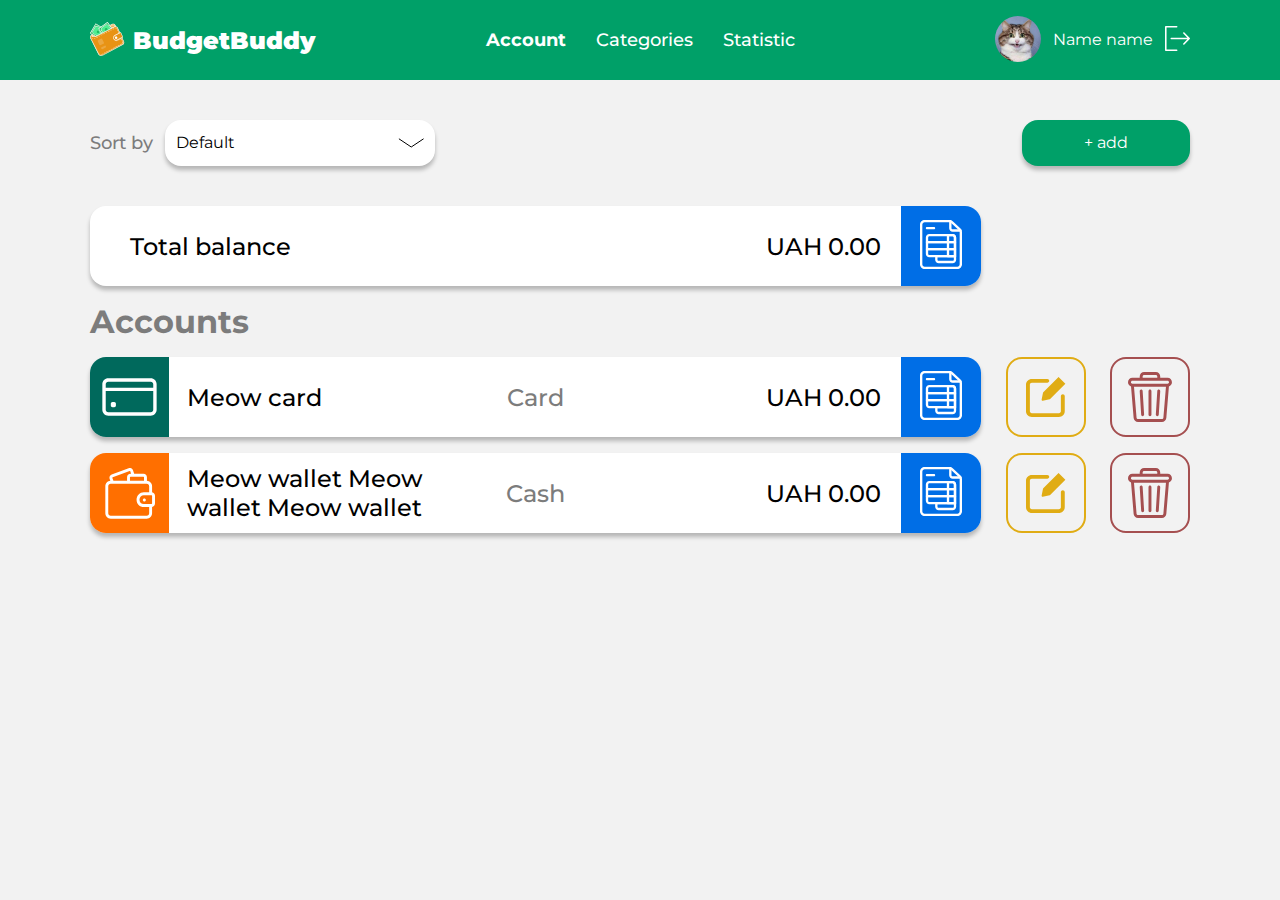
==== account.html @ 4d1daa74 "fix" ====
<!DOCTYPE html>
<html lang="en">

<head>
    <meta charset="UTF-8">
    <meta http-equiv="X-UA-Compatible" content="IE=edge">
    <meta name="viewport" content="width=device-width, initial-scale=1.0">
    <title>Document</title>
    <link rel="stylesheet" href="css/style.css">
</head>

<body>
    <header>
        <div class="container">
            <div class="logo_and_text">
                <div class="logo">
                    <a href="index.html"><img src="img/logo.svg" alt=""></a>
                </div>
                <div class="text">
                    BudgetBuddy
                </div>
            </div>
            <div class="links">
                <a href="account.html" class="active">Account</a>
                <a href="cat.html">Categories</a>
                <a href="stat.html">Statistic</a>
            </div>
            <div class="user">
                <div class="img">
                    <img src="img/user.jpg" alt="">
                </div>
                <div class="name">
                    <a href="reg.html">Name name</a>
                </div>
                <div class="arrow">
                    <img src="img/logout.svg">
                </div>
            </div>
        </div>
    </header>


    <div id="add_account_popup" class="popup dnone">
        <div class="add_account">
            <div class="control">
                <div class="text">
                    ADD ACCOUNT
                </div>
                <div class="cross">
                    <img src="img/cross.svg" alt="">
                </div>
            </div>
            <div class="content">
                <div class="element" id="add_card_btn">
                    <img src="img/bank_sync.png" alt="">
                    <div class="name">
                        Bank Sync
                    </div>
                    <div class="desc">
                        Connect your monobank accounts and automatically sync transactions.
                    </div>
                </div>
                <div class="element_or">
                    or
                </div>
                <div class="element" id="add_wallet_btn">
                    <img src="img/manual_inp.svg" alt="">
                    <div class="name">
                        Manual Input
                    </div>
                    <div class="desc">
                        Update your account manually. You can connect your bank or import data later.
                    </div>
                </div>
            </div>
        </div>
    </div>
    <div id="add_card_popup" class="popup dnone">
        <div class="add_card">
            <div class="control">
                <div class="text">
                    ADD CARD
                </div>
                <div class="cross">
                    <img src="img/cross.svg" alt="">
                </div>
            </div>
            <div class="content">
                <label for="card_num">
                    Card numbers
                </label>
                <input type="text" id="card_num" name="card_num">
                <button>ADD</button>
            </div>
        </div>
    </div>
    <div id="account_edit_popup" class="popup dnone">
        <div class="add_card">
            <div class="control">
                <div class="text">
                    EDIT
                </div>
                <div class="cross">
                    <img src="img/cross.svg" alt="">
                </div>
            </div>
            <div class="content">
                <label for="card_num">
                    Name
                </label>
                <input type="text" id="card_num" name="card_num">
                <label for="card_num">
                    Description
                </label>
                <input type="text" id="card_num" name="card_num">
                <button>EDIT</button>
            </div>
        </div>
    </div>
    <div id="account_add_popup" class="popup dnone">
        <div class="add_card">
            <div class="control">
                <div class="text">
                    EDIT
                </div>
                <div class="cross">
                    <img src="img/cross.svg" alt="">
                </div>
            </div>
            <div class="content">
                <label for="card_num">
                    Name
                </label>
                <input type="text" id="card_num" name="card_num">
                <label for="card_num">
                    Account type
                </label>
                <input type="text" id="card_num" name="card_num">
                <label for="card_num">
                    Initial amount
                </label>
                <input type="text" id="card_num" name="card_num">
                <button>EDIT</button>
            </div>
        </div>
    </div>
    <div id="account_info_popup" class="popup dnone">
        <div class="account_info">
            <div class="control">
                <div class="text">
                    ACCOUNT INFORMATION
                </div>
                <div class="cross">
                    <img src="img/cross.svg" alt="">
                </div>
            </div>
            <div class="content">
                <div class="bank_name">
                    MONOBANK
                </div>
                <div class="card_num">
                    4444 3333 2222 1111
                </div>
                <div class="bank_desc">
                    description
                </div>
                <div class="filter">
                    <div class="text">
                        Filter
                    </div>
                    <button class="dd">
                        <div class="text">
                            Default
                        </div>
                        <img src="img/black_arrow_down.svg" alt="">
                    </button>
                    <button class="tr_add">
                        + add transaction
                    </button>
                </div>
                <div class="tr_per_day">
                    <div class="date">
                        1.10.2023
                    </div>
                    <div class="tr">
                        <div class="tr_info">
                            <div class="tr_info_element left">
                                Categ. name
                            </div>
                            <div class="tr_info_element gray center">
                                Income
                            </div>
                            <div class="tr_info_element plus right">
                                UAH + 0.00
                            </div>
                        </div>
                        <div class="tr_control">
                            <div class="edit">
                                <img src="img/btn_edit.svg" alt="">
                            </div>
                            <div class="del">
                                <img src="img/btn_del.svg" alt="">
                            </div>
                        </div>
                    </div>
                </div>
                <div class="tr_per_day">
                    <div class="date">
                        1.10.2023
                    </div>
                    <div class="tr">
                        <div class="tr_info">
                            <div class="tr_info_element left">
                                Categ. name
                            </div>
                            <div class="tr_info_element center gray">
                                Income
                            </div>
                            <div class="tr_info_element right plus">
                                UAH + 0.00
                            </div>
                        </div>
                        <div class="tr_control">
                            <div class="edit">
                                <img src="img/btn_edit.svg" alt="">
                            </div>
                            <div class="del">
                                <img src="img/btn_del.svg" alt="">
                            </div>
                        </div>
                    </div>
                    <div class="tr">
                        <div class="tr_info">
                            <div class="tr_info_element left">
                                Categ. name
                            </div>
                            <div class="tr_info_element center gray">
                                Expanse
                            </div>
                            <div class="tr_info_element right minus">
                                UAH + 0.00
                            </div>
                        </div>
                        <div class="tr_control">
                            <div class="edit">
                                <img src="img/btn_edit.svg" alt="">
                            </div>
                            <div class="del">
                                <img src="img/btn_del.svg" alt="">
                            </div>
                        </div>
                    </div>
                </div>
            </div>
            <div class="pagination">
                <button class="arrow"><img src="img/white_arrow_left.svg" alt=""></button>
                <button class="active">1</button>
                <button>2</button>
                <button>3</button>
                <img src="img/dots_delimeter.svg" alt="">
                <button>10</button>
                <button>11</button>
                <button class="arrow"><img src="img/white_arrow_right.svg" alt=""></button>
            </div>
        </div>
    </div>

    <div class="sort_add">
        <div class="container">
            <div class="sort_by">
                <div class="text">
                    Sort by
                </div>
                <div class="dd">
                    <button id="dd">
                        <div class="t">
                            Default
                        </div>
                        <img src="img/black_arrow_down.svg" alt="">
                    </button>
                    <div id="dd_block" class="dnone">
                        <div class="dd_inner">
                            <button class="dd_inner_element">
                                <div class="t">
                                    Common
                                </div>
                            </button>
                            <button class="dd_inner_element">
                                <div class="t">
                                    Uncommon
                                </div>
                            </button>
                            <button class="dd_inner_element">
                                <div class="t">
                                    Rare
                                </div>
                            </button>
                            <button class="dd_inner_element">
                                <div class="t">
                                    Epic
                                </div>
                            </button>
                            <button class="dd_inner_element">
                                <div class="t">
                                    Legendary
                                </div>
                            </button>
                        </div>
                    </div>
                </div>
            </div>
            <div class="add">
                <button id="add_cat_btn">
                    + add
                </button>
            </div>
        </div>
    </div>
    <div class="total_balance">
        <div class="container">
            <div class="total_balance_element">
                <div class="text">
                    Total balance
                </div>
                <div class="count">
                    <div class="text">
                        UAH 0.00
                    </div>
                    <button class="cat_info">
                        <img src="img/btn_doc.svg">
                    </button>
                </div>
            </div>
        </div>
    </div>
    <div class="accounts">
        <div class="container">
            <h1>Accounts</h1>
            <div class="account_element">
                <div class="info">
                    <div class="ico_and_name">
                        <div class="ico green">
                            <img src="img/account_type_card.svg" alt="">
                        </div>
                        <div class="name">
                            Meow card
                        </div>
                    </div>
                    <div class="type">
                        Card
                    </div>
                    <div class="count">
                        <div class="text">
                            UAH 0.00
                        </div>
                        <button class="cat_info">
                            <img src="img/btn_doc.svg">
                        </button>
                    </div>
                </div>
                <div class="control">
                    <div class="edit">
                        <img src="img/btn_edit.svg" alt="">
                    </div>
                    <div class="del">
                        <img src="img/btn_del.svg" alt="">
                    </div>
                </div>
            </div>
            <div class="account_element">
                <div class="info">
                    <div class="ico_and_name">
                        <div class="ico orange">
                            <img src="img/account_type_wallet.svg" alt="">
                        </div>
                        <div class="name">
                            Meow wallet
                            Meow wallet
                            Meow wallet
                        </div>
                    </div>
                    <div class="type">
                        Cash
                    </div>
                    <div class="count">
                        <div class="text">
                            UAH 0.00
                        </div>
                        <button class="cat_info">
                            <img src="img/btn_doc.svg">
                        </button>
                    </div>
                </div>
                <div class="control">
                    <div class="edit">
                        <img src="img/btn_edit.svg" alt="">
                    </div>
                    <div class="del">
                        <img src="img/btn_del.svg" alt="">
                    </div>
                </div>
            </div>
        </div>
    </div>


    <script src="js/account.js"></script>

</body>

</html>
---- css/style.css ----
@import url("https://fonts.googleapis.com/css2?family=Montserrat:wght@500;600;700;900&display=swap");
article, aside, details, figcaption, figure,
footer, header, hgroup, menu, nav, section {
  display: block;
}

html, body, div, span, applet, object, iframe,
h1, h2, h3, h4, h5, h6, p, blockquote, pre,
a, abbr, acronym, address, big, cite, code,
del, dfn, em, img, ins, kbd, q, s, samp,
small, strike, strong, sub, sup, tt, var,
b, u, i, center,
dl, dt, dd, ol, ul, li,
fieldset, form, label, legend,
table, caption, tbody, tfoot, thead, tr, th, td,
article, aside, canvas, details, embed,
figure, figcaption, footer, header, hgroup,
menu, nav, output, ruby, section, summary,
time, mark, audio, video, button {
  margin: 0;
  padding: 0;
  border: 0;
  font-size: 100%;
  font: inherit;
  vertical-align: baseline;
  box-sizing: border-box;
  color: white;
  transition: 0.3s;
  font-family: "Montserrat";
}

img, svg {
  transition: 0.3s;
}

a:hover, button:hover {
  cursor: pointer;
  opacity: 0.6;
}

body {
  background-color: black;
  line-height: 1;
  background-color: #F2F2F2;
  padding-bottom: 20px;
}

.dnone {
  display: none;
}

a {
  text-decoration: none;
}

.container {
  width: 1140px;
  padding: 0px 20px;
  margin: 0 auto;
}

.popup .cross {
  transition: 0.3s;
}
.popup .cross:hover {
  cursor: pointer;
  opacity: 0.6;
}

.total_balance {
  margin-top: 40px;
}
.total_balance .total_balance_element {
  width: 81%;
  background-color: white;
  color: black;
  height: 80px;
  box-shadow: 0px 4px 4px rgba(0, 0, 0, 0.25);
  border-radius: 16px;
  display: flex;
  justify-content: space-between;
}
.total_balance .total_balance_element .text, .total_balance .total_balance_element .count {
  margin: auto 0;
  color: black;
}
.total_balance .total_balance_element .text {
  padding: 0px 40px;
  font-weight: 500;
  font-size: 24px;
  line-height: 29px;
}
.total_balance .total_balance_element .count {
  display: flex;
  justify-content: right;
}
.total_balance .total_balance_element .count .text {
  padding: 0px 20px;
  margin: auto 0;
}
.total_balance .total_balance_element .count button {
  height: 80px;
  background-color: #006EE6;
  width: 80px;
  border-radius: 0px 16px 16px 0px;
}
.total_balance .total_balance_element .count button:hover {
  cursor: pointer;
}

.accounts {
  margin-top: 16px;
}
.accounts h1 {
  font-weight: 700;
  font-size: 32px;
  line-height: 39px;
  color: #7C7C7C;
}
.accounts .account_element {
  margin-top: 16px;
  display: flex;
  justify-content: space-between;
}
.accounts .account_element .info {
  width: 81%;
  background-color: white;
  color: black;
  height: 80px;
  box-shadow: 0px 4px 4px rgba(0, 0, 0, 0.25);
  border-radius: 16px;
  display: flex;
  justify-content: space-between;
}
.accounts .account_element .info .ico_and_name {
  display: flex;
  width: 40%;
}
.accounts .account_element .info .ico_and_name .green {
  background-color: #00695C;
}
.accounts .account_element .info .ico_and_name .orange {
  background-color: #FF6F00;
}
.accounts .account_element .info .ico_and_name .ico {
  width: 80px;
  display: flex;
  border-radius: 16px 0px 0px 16px;
}
.accounts .account_element .info .ico_and_name .ico img {
  margin: auto;
}
.accounts .account_element .info .name, .accounts .account_element .info .count .text, .accounts .account_element .info .type {
  color: black;
  font-weight: 500;
  font-size: 24px;
  line-height: 29px;
  margin: auto 0;
}
.accounts .account_element .info .type {
  color: #7C7C7C;
}
.accounts .account_element .info .name {
  padding: 0px 18px;
  font-weight: 500;
  font-size: 24px;
  width: 280px;
  line-height: 29px;
}
.accounts .account_element .info .count {
  display: flex;
  justify-content: right;
  width: 40%;
}
.accounts .account_element .info .count .text {
  padding: 0px 20px;
}
.accounts .account_element .info .count button {
  height: 80px;
  background-color: #006EE6;
  width: 80px;
  border-radius: 0px 16px 16px 0px;
}
.accounts .account_element .info .count button:hover {
  cursor: pointer;
}
.accounts .account_element .control {
  width: 19%;
  display: flex;
  justify-content: right;
  -moz-column-gap: 24px;
       column-gap: 24px;
}
.accounts .account_element .edit, .accounts .account_element .del {
  width: 80px;
  height: 80px;
  border-radius: 16px;
  display: flex;
}
.accounts .account_element .edit img, .accounts .account_element .del img {
  margin: auto;
}
.accounts .account_element .edit {
  border: 2px solid #E0AC14;
}
.accounts .account_element .del {
  border: 2px solid #A54F50;
}

#add_account_popup {
  width: 100%;
  height: 100vh;
  position: absolute;
  top: 0px;
  left: 0px;
  background: rgba(18, 18, 18, 0.85);
}
#add_account_popup .add_account {
  position: absolute;
  width: 861px;
  height: 549px;
  left: calc(50% - 430.5px + 0.5px);
  top: calc(50% - 274.5px);
  background: #F2F2F2;
}
#add_account_popup .add_account .control {
  position: absolute;
  width: 861px;
  height: 80px;
  left: 0px;
  top: 0px;
  background: #FFFFFF;
  display: flex;
  justify-content: space-between;
  padding: 0px 40px;
}
#add_account_popup .add_account .control .text, #add_account_popup .add_account .control .cross {
  color: #7C7C7C;
  margin: auto 0;
}
#add_account_popup .add_account .content {
  display: flex;
  margin: 0 auto;
  margin-top: 80px;
  height: 469px;
  width: 90%;
  justify-content: space-around;
}
#add_account_popup .add_account .content .element_or {
  font-weight: 500;
  font-size: 18px;
  line-height: 22px;
  color: #7C7C7C;
  margin: auto 0;
}
#add_account_popup .add_account .content .element:hover {
  opacity: 0.6;
  cursor: pointer;
}
#add_account_popup .add_account .content .element {
  width: 325px;
  height: 325px;
  margin: auto 0;
  background: #FFFFFF;
  box-shadow: 0px 4px 4px rgba(0, 0, 0, 0.25);
  border-radius: 16px;
  padding: 40px;
  text-align: center;
}
#add_account_popup .add_account .content .element .name {
  font-weight: 500;
  font-size: 24px;
  line-height: 29px;
  color: #000000;
  margin-top: 14px;
}
#add_account_popup .add_account .content .element .desc {
  margin-top: 8px;
  font-weight: 500;
  font-size: 12px;
  line-height: 15px;
  color: #7C7C7C;
}

#add_card_popup, #account_edit_popup, #account_add_popup {
  width: 100%;
  height: 100vh;
  position: absolute;
  top: 0px;
  left: 0px;
  background: rgba(18, 18, 18, 0.85);
}
#add_card_popup .add_card, #account_edit_popup .add_card, #account_add_popup .add_card {
  position: absolute;
  width: 861px;
  padding-bottom: 56px;
  left: calc(50% - 430.5px + 0.5px);
  top: calc(50% - 274.5px);
  background: #F2F2F2;
}
#add_card_popup .add_card .control, #account_edit_popup .add_card .control, #account_add_popup .add_card .control {
  position: absolute;
  width: 861px;
  height: 80px;
  left: 0px;
  top: 0px;
  background: #FFFFFF;
  display: flex;
  justify-content: space-between;
  padding: 0px 40px;
}
#add_card_popup .add_card .control .text, #add_card_popup .add_card .control .cross, #account_edit_popup .add_card .control .text, #account_edit_popup .add_card .control .cross, #account_add_popup .add_card .control .text, #account_add_popup .add_card .control .cross {
  color: #7C7C7C;
  margin: auto 0;
}
#add_card_popup .add_card .content, #account_edit_popup .add_card .content, #account_add_popup .add_card .content {
  display: flex;
  margin: 0 auto;
  margin-top: 80px;
  width: 552px;
  flex-wrap: wrap;
  justify-content: center;
}
#add_card_popup .add_card .content label, #account_edit_popup .add_card .content label, #account_add_popup .add_card .content label {
  width: 100%;
  text-align: center;
  padding-top: 28px;
  padding-bottom: 16px;
  font-weight: 500;
  font-size: 24px;
  line-height: 31px;
  color: #7C7C7C;
}
#add_card_popup .add_card .content input, #account_edit_popup .add_card .content input, #account_add_popup .add_card .content input {
  width: 100%;
  height: 55px;
  border: 1px solid #7C7C7C;
  border-radius: 8px;
  background: none;
  padding: 0px 20px;
}
#add_card_popup .add_card .content button, #account_edit_popup .add_card .content button, #account_add_popup .add_card .content button {
  width: 100%;
  margin-top: 16px;
  height: 55px;
  background: #00A068;
  box-shadow: 0px 4px 4px rgba(0, 0, 0, 0.25);
  border-radius: 8px;
  font-weight: 500;
  font-size: 24px;
  line-height: 31px;
}

#account_edit_popup .add_card .content label, #account_add_popup .add_card .content label {
  text-align: left;
  padding-top: 10px;
}
#account_edit_popup .add_card .content label:first-child, #account_add_popup .add_card .content label:first-child {
  padding-top: 28px;
}
#account_edit_popup .add_card .content button, #account_add_popup .add_card .content button {
  margin-top: 42px;
}

#account_info_popup {
  width: 100%;
  height: 100vh;
  position: absolute;
  top: 0px;
  left: 0px;
  background: rgba(18, 18, 18, 0.85);
}
#account_info_popup .account_info {
  position: absolute;
  width: 861px;
  padding-bottom: 26px;
  left: calc(50% - 430.5px + 0.5px);
  top: 10vh;
  background: #F2F2F2;
}
#account_info_popup .account_info .control {
  position: absolute;
  width: 861px;
  height: 80px;
  left: 0px;
  top: 0px;
  background: #FFFFFF;
  display: flex;
  justify-content: space-between;
  padding: 0px 40px;
}
#account_info_popup .account_info .control .text, #account_info_popup .account_info .control .cross {
  color: #7C7C7C;
  margin: auto 0;
}
#account_info_popup .account_info .content {
  margin: 0 auto;
  margin-top: 80px;
  width: 95%;
}
#account_info_popup .account_info .content .bank_name, #account_info_popup .account_info .content .card_num, #account_info_popup .account_info .content .bank_desc {
  font-weight: 500;
  font-size: 18px;
  line-height: 22px;
  color: #7C7C7C;
  text-align: center;
  padding-top: 8px;
}
#account_info_popup .account_info .content .bank_name {
  padding-top: 18px;
}
#account_info_popup .account_info .content .filter {
  width: 645px;
  margin: 0 auto;
  display: flex;
  justify-content: space-between;
  padding-top: 8px;
  padding-bottom: 10px;
}
#account_info_popup .account_info .content .filter .text {
  font-weight: 500;
  font-size: 18px;
  line-height: 22px;
  color: #7C7C7C;
  margin: auto 0;
}
#account_info_popup .account_info .content .filter .dd {
  width: 269px;
  height: 46px;
  background: #FFFFFF;
  box-shadow: 0px 4px 4px rgba(0, 0, 0, 0.25);
  border-radius: 16px;
  padding: 0px 11px;
  color: black;
  display: flex;
  justify-content: space-between;
}
#account_info_popup .account_info .content .filter .dd .text, #account_info_popup .account_info .content .filter .dd img {
  margin: auto 0;
}
#account_info_popup .account_info .content .filter .tr_add {
  width: 298px;
  height: 46px;
  background: #00A068;
  box-shadow: 0px 4px 4px rgba(0, 0, 0, 0.25);
  border-radius: 8px;
  font-weight: 500;
  font-size: 24px;
  line-height: 31px;
  color: #FFFFFF;
}
#account_info_popup .account_info .content .tr_per_day {
  padding-top: 16px;
  width: 100%;
}
#account_info_popup .account_info .content .tr_per_day .date {
  text-align: center;
  font-weight: 500;
  font-size: 18px;
  line-height: 22px;
  color: #7C7C7C;
}
#account_info_popup .account_info .content .tr_per_day .tr {
  margin-top: 16px;
  display: flex;
  justify-content: space-between;
}
#account_info_popup .account_info .content .tr_per_day .tr .tr_control {
  display: flex;
  justify-content: space-between;
  width: 129px;
}
#account_info_popup .account_info .content .tr_per_day .tr .tr_control .edit, #account_info_popup .account_info .content .tr_per_day .tr .tr_control .del {
  width: 59px;
  height: 59px;
  border-radius: 16px;
  display: flex;
}
#account_info_popup .account_info .content .tr_per_day .tr .tr_control .edit img, #account_info_popup .account_info .content .tr_per_day .tr .tr_control .del img {
  margin: auto;
  width: 30px;
}
#account_info_popup .account_info .content .tr_per_day .tr .tr_control .edit {
  border: 2px solid #E0AC14;
}
#account_info_popup .account_info .content .tr_per_day .tr .tr_control .del {
  border: 2px solid #A54F50;
}
#account_info_popup .account_info .content .tr_per_day .tr .tr_info {
  width: 674px;
  height: 59px;
  background: #FFFFFF;
  box-shadow: 0px 4px 4px rgba(0, 0, 0, 0.25);
  border-radius: 16px;
  display: flex;
  justify-content: space-between;
  padding: 0px 35px;
}
#account_info_popup .account_info .content .tr_per_day .tr .tr_info .tr_info_element {
  font-weight: 500;
  font-size: 24px;
  line-height: 29px;
  color: #000000;
  margin: auto 0;
  display: flex;
  width: 33.3%;
}
#account_info_popup .account_info .content .tr_per_day .tr .tr_info .left {
  justify-content: left;
}
#account_info_popup .account_info .content .tr_per_day .tr .tr_info .center {
  justify-content: center;
}
#account_info_popup .account_info .content .tr_per_day .tr .tr_info .right {
  justify-content: right;
}
#account_info_popup .account_info .content .tr_per_day .tr .tr_info .gray {
  color: #DDDDDD;
}
#account_info_popup .account_info .content .tr_per_day .tr .tr_info .plus {
  color: #00A068;
}
#account_info_popup .account_info .content .tr_per_day .tr .tr_info .minus {
  color: #A54F50;
}
#account_info_popup .account_info .pagination {
  width: 80%;
  margin: 0 auto;
  display: flex;
  justify-content: center;
  margin-top: 26px;
  -moz-column-gap: 9px;
       column-gap: 9px;
}
#account_info_popup .account_info .pagination button {
  width: 46px;
  height: 46px;
  background: rgba(0, 160, 104, 0.53);
  border-radius: 8px;
  font-weight: 500;
  font-size: 24px;
  line-height: 31px;
  color: #FFFFFF;
}
#account_info_popup .account_info .pagination .active {
  background-color: #00A068;
}
#account_info_popup .account_info .pagination .arrow {
  display: flex;
}
#account_info_popup .account_info .pagination .arrow img {
  margin: auto;
}

.popup {
  z-index: 5;
}

.cat_info, #add_cat_btn {
  position: relative;
  z-index: 1;
}

header {
  background-color: #00A068;
  min-width: 1140px;
}
header .container {
  height: 80px;
  display: flex;
  justify-content: space-between;
}
header .container .logo_and_text {
  width: 25%;
  display: flex;
  margin: auto 0;
}
header .container .logo_and_text .logo {
  margin: auto 0;
}
header .container .logo_and_text .text {
  margin: auto 0;
  padding-left: 8px;
  font-weight: 900;
  font-size: 24px;
  line-height: 29px;
}
header .container .links {
  width: 50%;
  margin: auto 0;
  display: flex;
  justify-content: center;
}
header .container .links a {
  padding: 0px 15px;
  font-weight: 500;
  font-size: 18px;
  line-height: 22px;
}
header .container .links .active {
  font-weight: 700;
}
header .container .user {
  width: 25%;
  margin: auto 0;
  display: flex;
  justify-content: right;
  -moz-column-gap: 12px;
       column-gap: 12px;
}
header .container .user .img img {
  width: 46px;
  height: 46px;
  border-radius: 24px;
}
header .container .user .img, header .container .user .name, header .container .user .arrow {
  margin: auto 0;
}

.reg {
  width: 640px;
  margin: 0 auto;
}
.reg h1 {
  margin-top: 44px;
  font-style: normal;
  font-weight: 700;
  font-size: 64px;
  line-height: 77px;
  text-align: center;
  text-transform: uppercase;
  color: #00A068;
}
.reg .form {
  margin-top: 16px;
  padding: 40px;
  border: 3px solid #00A068;
  border-radius: 10px;
}
.reg .form label {
  color: #7C7C7C;
  font-weight: 500;
  font-size: 24px;
  line-height: 31px;
}
.reg .form input {
  margin: 18px 0px;
  width: 91%;
  background: none;
  border: 1px solid #7C7C7C;
  height: 55px;
  padding: 0px 20px;
  font-size: 24px;
  border-radius: 8px;
}
.reg .form a {
  font-weight: 500;
  font-size: 16px;
  line-height: 31px;
  color: #3E5DCD;
  display: block;
  margin-top: -10px;
}
.reg .form button {
  margin-top: 16px;
  width: 100%;
  height: 55px;
  font-weight: 500;
  font-size: 24px;
  line-height: 31px;
  background: #00A068;
  box-shadow: 0px 4px 4px rgba(0, 0, 0, 0.25);
  border-radius: 8px;
}

.reg_dop_info {
  width: 950px;
  font-weight: 400;
  font-size: 24px;
  line-height: 30px;
  text-align: center;
  color: #00A068;
  margin: 0 auto;
  margin-top: 24px;
}

.cat_nav {
  display: flex;
  justify-content: center;
  -moz-column-gap: 12px;
       column-gap: 12px;
  padding-top: 42px;
}
.cat_nav button {
  font-size: 18px;
  line-height: 22px;
  font-weight: 500;
  color: #7C7C7C;
}
.cat_nav .active {
  font-weight: 700;
  color: #000000;
}

#ucat, #scat {
  margin-top: 42px;
}
#ucat .cat_element, #scat .cat_element {
  margin-top: 16px;
  display: flex;
  justify-content: space-between;
}
#ucat .cat_element .info, #scat .cat_element .info {
  width: 81%;
  background-color: white;
  height: 80px;
  box-shadow: 0px 4px 4px rgba(0, 0, 0, 0.25);
  border-radius: 16px;
  display: flex;
  justify-content: space-between;
  padding-left: 32px;
}
#ucat .cat_element .info .text, #scat .cat_element .info .text {
  color: black;
  font-weight: 500;
  font-size: 24px;
  line-height: 29px;
  margin: auto 0;
}
#ucat .cat_element .control, #scat .cat_element .control {
  width: 19%;
  display: flex;
  justify-content: right;
  -moz-column-gap: 24px;
       column-gap: 24px;
}
#ucat .cat_element .control .edit, #ucat .cat_element .control .del, #scat .cat_element .control .edit, #scat .cat_element .control .del {
  width: 80px;
  height: 80px;
  border-radius: 16px;
  display: flex;
}
#ucat .cat_element .control .edit img, #ucat .cat_element .control .del img, #scat .cat_element .control .edit img, #scat .cat_element .control .del img {
  margin: auto;
}
#ucat .cat_element .control .edit, #scat .cat_element .control .edit {
  border: 2px solid #E0AC14;
}
#ucat .cat_element .control .del, #scat .cat_element .control .del {
  border: 2px solid #A54F50;
}

#scat .cat_element .info {
  width: 90%;
}
#scat .cat_element .control {
  width: 10%;
}
#scat .cat_element .control svg {
  margin: auto 0;
}
#scat .cat_element .control svg path, #scat .cat_element .control svg rect {
  transition: 0.2s ease-out;
}
#scat .cat_element .control svg:hover {
  cursor: pointer;
}

.off .info {
  box-shadow: 0px 0px 0px rgba(0, 0, 0, 0) !important;
  opacity: 0.5;
}
.off svg path {
  transform: translateX(-30px);
  fill: #A6A6A6;
}
.off svg .wh {
  fill: #FAFAFA;
}
.off svg rect {
  fill: #A6A6A6;
  opacity: 0.5;
}

.stat_nav {
  display: flex;
  justify-content: center;
  -moz-column-gap: 12px;
       column-gap: 12px;
  padding-top: 42px;
}
.stat_nav button {
  font-weight: 500;
  font-size: 18px;
  line-height: 22px;
  color: #7C7C7C;
}
.stat_nav .active {
  font-weight: 700;
}

.stat_header {
  width: 1128px;
  min-height: 391px;
  padding-bottom: 60px;
  margin: 0 auto;
  margin-top: 16px;
  background: #FFFFFF;
  box-shadow: 0px 4px 4px rgba(0, 0, 0, 0.25);
  border-radius: 16px;
}
.stat_header .nav {
  width: 100%;
  padding-top: 16px;
}
.stat_header .nav .type {
  display: flex;
  justify-content: center;
  -moz-column-gap: 12px;
       column-gap: 12px;
}
.stat_header .nav .type button {
  background: none;
  font-weight: 500;
  font-size: 18px;
  line-height: 22px;
  color: #00A068;
}
.stat_header .nav .type .active {
  font-weight: 700;
  text-decoration-line: underline;
}
.stat_header .nav .date {
  display: flex;
  justify-content: space-between;
  width: 230px;
  margin: 0 auto;
  margin-top: 8px;
}
.stat_header .nav .date button {
  background: none;
}
.stat_header .nav .date .text {
  font-weight: 500;
  font-size: 18px;
  line-height: 22px;
  color: #000000;
}
.stat_header #chart {
  height: 253px;
  width: 80%;
  margin: 0 auto;
  margin-top: 21px;
}

.stat_element {
  width: 1128px;
  height: 80px;
  margin: 0 auto;
  margin-top: 16px;
  background: #FFFFFF;
  box-shadow: 0px 4px 4px rgba(0, 0, 0, 0.25);
  border-radius: 16px;
  display: flex;
  justify-content: space-between;
  padding: 0px 32px;
}
.stat_element .stat_element_inner {
  color: black;
  margin: auto 0;
  display: flex;
  width: 33.3%;
}
.stat_element .left {
  justify-content: left;
}
.stat_element .center {
  justify-content: center;
  color: #7C7C7C !important;
}
.stat_element .right {
  justify-content: right;
}
.stat_element .color_1 {
  color: #3C6053;
}
.stat_element .color_2 {
  color: #248A66;
}
.stat_element .color_3 {
  color: #00A068;
}

.ct-label {
  fill: black !important;
  color: black !important;
}

.pie .ct-label {
  fill: white !important;
  color: white !important;
}
.pie .ct-series-a path {
  fill: #3C6053 !important;
}
.pie .ct-series-b path {
  fill: #248A66 !important;
}
.pie .ct-series-c path {
  fill: #00A068 !important;
}

.ct-series-a .ct-bar, .ct-series-a .ct-line, .ct-series-a .ct-point, .ct-series-a .ct-slice-donut {
  stroke: #00A068;
}

.ct-bar {
  stroke-width: 23px;
}

#cash_flow {
  width: 934px;
  margin: 0 auto;
}
#cash_flow .date, #cash_flow .income, #cash_flow .expanse {
  font-weight: 600;
  font-size: 32px;
  line-height: 39px;
  color: #000000;
  margin-top: 18px;
}
#cash_flow .income span {
  font-weight: 500;
  font-size: 32px;
  line-height: 39px;
  color: #00A068;
}
#cash_flow .expanse span {
  font-weight: 500;
  font-size: 32px;
  line-height: 39px;
  color: #A54F50;
}
#cash_flow .bar {
  margin-top: 18px;
  width: 100%;
  height: 48px;
  background: #F2F2F2;
  box-shadow: inset 0px 4px 4px rgba(0, 0, 0, 0.25);
  border-radius: 8px;
}
#cash_flow .bar .income, #cash_flow .bar .expanse {
  border-radius: 8px;
  box-shadow: inset 0px 4px 4px rgba(0, 0, 0, 0.25);
  height: 48px;
}
#cash_flow .bar .income {
  background: #00A068;
  width: 30%;
}
#cash_flow .bar .expanse {
  background: #A54F50;
  width: 50%;
}

#cash_flow_desc {
  width: 1128px;
  padding: 50px;
  margin: 0 auto;
  margin-top: 16px;
  background: #FFFFFF;
  box-shadow: 0px 4px 4px rgba(0, 0, 0, 0.25);
  border-radius: 16px;
}
#cash_flow_desc .date, #cash_flow_desc .cf_header {
  font-weight: 600;
  font-size: 32px;
  line-height: 39px;
  text-transform: uppercase;
  color: #00A068;
  width: 100%;
  text-align: center;
}
#cash_flow_desc .cf_header {
  margin-top: 30px;
}
#cash_flow_desc .cash_flow_desc_element {
  width: 934px;
  margin: 0 auto;
  margin-top: 16px;
  display: flex;
}
#cash_flow_desc .cash_flow_desc_element .name, #cash_flow_desc .cash_flow_desc_element .inc, #cash_flow_desc .cash_flow_desc_element .exp {
  width: 20%;
  font-weight: 600;
  font-size: 24px;
  line-height: 29px;
  color: #000000;
}
#cash_flow_desc .cash_flow_desc_element .name {
  width: 60%;
}
#cash_flow_desc .cash_flow_desc_element .exp {
  color: #A54F50;
}
#cash_flow_desc .cf {
  font-weight: 500;
  font-size: 48px;
  line-height: 59px;
  color: #000000;
  width: 100%;
  text-align: center;
}

#cash_flow_block {
  width: 1128px;
  margin: 0px auto;
}
#cash_flow_block .exp_header, #cash_flow_block .inc_header {
  margin-top: 30px;
  padding-left: 100px;
  width: 100%;
  font-weight: 900;
  font-size: 32px;
  line-height: 39px;
}
#cash_flow_block .exp_header {
  color: #A54F50;
}
#cash_flow_block .inc_header {
  color: #00A068;
}
#cash_flow_block .element {
  margin-top: 16px;
  height: 80px;
  background: #FFFFFF;
  box-shadow: 0px 4px 4px rgba(0, 0, 0, 0.25);
  border-radius: 16px;
  display: flex;
  justify-content: space-between;
  padding: 0px 32px;
}
#cash_flow_block .element .name, #cash_flow_block .element .sum {
  margin: auto 0;
  font-weight: 500;
  font-size: 24px;
  line-height: 29px;
  color: #000000;
}
#cash_flow_block .exp .sum {
  color: #A54F50;
}
#cash_flow_block .inc .sum {
  color: #00A068;
}

.sort_add {
  margin-top: 40px;
}
.sort_add .container {
  display: flex;
  justify-content: space-between;
}
.sort_add .container .sort_by {
  width: 50%;
  display: flex;
  -moz-column-gap: 12px;
       column-gap: 12px;
}
.sort_add .container .sort_by .text {
  font-weight: 500;
  font-size: 18px;
  line-height: 22px;
  color: #7C7C7C;
  margin: auto 0;
}
.sort_add .container .sort_by .dd .active img {
  transform: rotate(180deg);
}
.sort_add .container .sort_by .dd button {
  display: flex;
  width: 270px;
  background-color: white;
  justify-content: space-between;
  padding: 0px 11px;
  height: 46px;
  border-radius: 16px;
  box-shadow: 0px 4px 4px rgba(0, 0, 0, 0.25);
}
.sort_add .container .sort_by .dd button .t {
  color: black;
  margin: auto 0;
}
.sort_add .container .sort_by .dd button img {
  margin: auto 0;
}
.sort_add .container .sort_by .dd #dd_block {
  width: 0px;
  height: 0px;
  position: relative;
  z-index: 2;
  top: 10px;
}
.sort_add .container .sort_by .dd #dd_block .dd_inner {
  width: 270px;
  height: auto;
  border-radius: 16px;
  background: white;
  box-shadow: 0px 4px 4px rgba(0, 0, 0, 0.25);
}
.sort_add .container .sort_by .dd #dd_block .dd_inner .dd_inner_element {
  color: black;
  height: 46px;
  border-radius: 0px;
  border-radius: 16px;
  box-shadow: 0px 4px 4px rgba(0, 0, 0, 0);
}
.sort_add .container .sort_by .dd #dd_block .dd_inner .dd_inner_element {
  border-bottom: 1px solid gray;
}
.sort_add .container .sort_by .dd #dd_block .dd_inner .dd_inner_element:last-child {
  border-bottom: none;
}
.sort_add .container .sort_by .dd #dd_block .dd_inner .dd_inner_element:hover {
  border-radius: 0px;
  box-shadow: 0px 4px 4px rgba(0, 0, 0, 0);
}
.sort_add .container .add button {
  width: 168px;
  height: 46px;
  background-color: #00A068;
  border-radius: 16px;
  box-shadow: 0px 4px 4px rgba(0, 0, 0, 0.25);
}
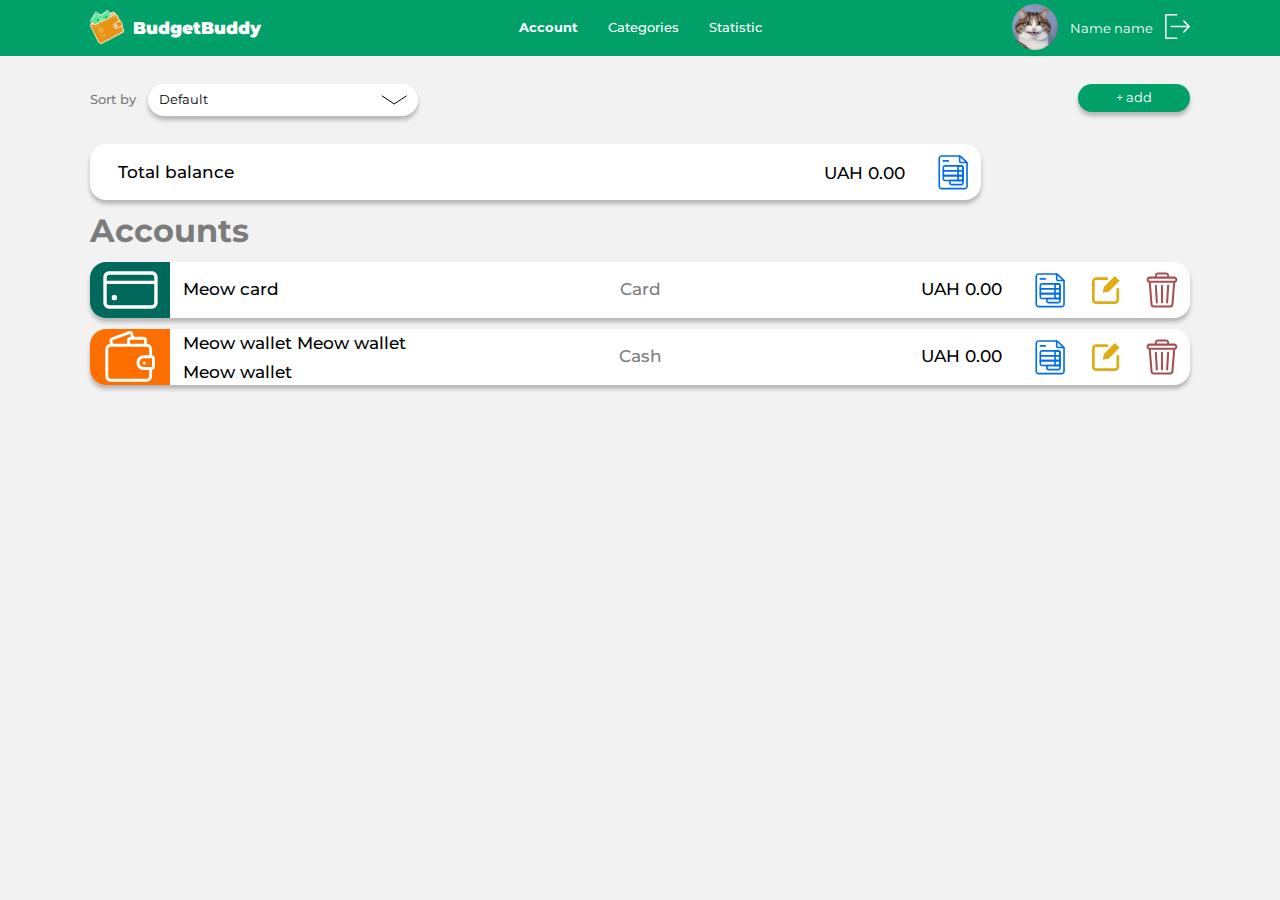
==== commit 6361581f: "added k variable, it is ui/ux scale modifier" ====
--- a/account.html
+++ b/account.html
@@ -39,315 +39,287 @@
         </div>
     </header>
 
-
-    <div id="add_account_popup" class="popup dnone">
-        <div class="add_account">
-            <div class="control">
-                <div class="text">
-                    ADD ACCOUNT
-                </div>
-                <div class="cross">
-                    <img src="img/cross.svg" alt="">
-                </div>
-            </div>
-            <div class="content">
-                <div class="element" id="add_card_btn">
-                    <img src="img/bank_sync.png" alt="">
-                    <div class="name">
-                        Bank Sync
-                    </div>
-                    <div class="desc">
-                        Connect your monobank accounts and automatically sync transactions.
-                    </div>
-                </div>
-                <div class="element_or">
-                    or
-                </div>
-                <div class="element" id="add_wallet_btn">
-                    <img src="img/manual_inp.svg" alt="">
-                    <div class="name">
-                        Manual Input
-                    </div>
-                    <div class="desc">
-                        Update your account manually. You can connect your bank or import data later.
-                    </div>
-                </div>
-            </div>
-        </div>
-    </div>
-    <div id="add_card_popup" class="popup dnone">
-        <div class="add_card">
-            <div class="control">
-                <div class="text">
-                    ADD CARD
-                </div>
-                <div class="cross">
-                    <img src="img/cross.svg" alt="">
-                </div>
-            </div>
-            <div class="content">
-                <label for="card_num">
-                    Card numbers
-                </label>
-                <input type="text" id="card_num" name="card_num">
-                <button>ADD</button>
-            </div>
-        </div>
-    </div>
-    <div id="account_edit_popup" class="popup dnone">
-        <div class="add_card">
-            <div class="control">
-                <div class="text">
-                    EDIT
-                </div>
-                <div class="cross">
-                    <img src="img/cross.svg" alt="">
-                </div>
-            </div>
-            <div class="content">
-                <label for="card_num">
-                    Name
-                </label>
-                <input type="text" id="card_num" name="card_num">
-                <label for="card_num">
-                    Description
-                </label>
-                <input type="text" id="card_num" name="card_num">
-                <button>EDIT</button>
-            </div>
-        </div>
-    </div>
-    <div id="account_add_popup" class="popup dnone">
-        <div class="add_card">
-            <div class="control">
-                <div class="text">
-                    EDIT
-                </div>
-                <div class="cross">
-                    <img src="img/cross.svg" alt="">
-                </div>
-            </div>
-            <div class="content">
-                <label for="card_num">
-                    Name
-                </label>
-                <input type="text" id="card_num" name="card_num">
-                <label for="card_num">
-                    Account type
-                </label>
-                <input type="text" id="card_num" name="card_num">
-                <label for="card_num">
-                    Initial amount
-                </label>
-                <input type="text" id="card_num" name="card_num">
-                <button>EDIT</button>
-            </div>
-        </div>
-    </div>
-    <div id="account_info_popup" class="popup dnone">
-        <div class="account_info">
-            <div class="control">
-                <div class="text">
-                    ACCOUNT INFORMATION
-                </div>
-                <div class="cross">
-                    <img src="img/cross.svg" alt="">
-                </div>
-            </div>
-            <div class="content">
-                <div class="bank_name">
-                    MONOBANK
-                </div>
-                <div class="card_num">
-                    4444 3333 2222 1111
-                </div>
-                <div class="bank_desc">
-                    description
-                </div>
-                <div class="filter">
-                    <div class="text">
-                        Filter
-                    </div>
-                    <button class="dd">
+    <div class="account">
+        <div id="add_account_popup" class="popup dnone">
+            <div class="add_account">
+                <div class="control">
+                    <div class="text">
+                        ADD ACCOUNT
+                    </div>
+                    <div class="cross">
+                        <img src="img/cross.svg" alt="">
+                    </div>
+                </div>
+                <div class="content">
+                    <div class="element" id="add_card_btn">
+                        <img src="img/bank_sync.png" alt="">
+                        <div class="name">
+                            Bank Sync
+                        </div>
+                        <div class="desc">
+                            Connect your monobank accounts and automatically sync transactions.
+                        </div>
+                    </div>
+                    <div class="element_or">
+                        or
+                    </div>
+                    <div class="element" id="add_wallet_btn">
+                        <img src="img/manual_inp.svg" alt="">
+                        <div class="name">
+                            Manual Input
+                        </div>
+                        <div class="desc">
+                            Update your account manually. You can connect your bank or import data later.
+                        </div>
+                    </div>
+                </div>
+            </div>
+        </div>
+        <div id="add_card_popup" class="popup dnone">
+            <div class="add_card">
+                <div class="control">
+                    <div class="text">
+                        ADD CARD
+                    </div>
+                    <div class="cross">
+                        <img src="img/cross.svg" alt="">
+                    </div>
+                </div>
+                <div class="content">
+                    <label for="card_num">
+                        Card numbers
+                    </label>
+                    <input type="text" id="card_num" name="card_num">
+                    <button>ADD</button>
+                </div>
+            </div>
+        </div>
+        <div id="account_edit_popup" class="popup dnone">
+            <div class="add_card">
+                <div class="control">
+                    <div class="text">
+                        EDIT
+                    </div>
+                    <div class="cross">
+                        <img src="img/cross.svg" alt="">
+                    </div>
+                </div>
+                <div class="content">
+                    <label for="card_num">
+                        Name
+                    </label>
+                    <input type="text" id="card_num" name="card_num">
+                    <label for="card_num">
+                        Description
+                    </label>
+                    <input type="text" id="card_num" name="card_num">
+                    <button>EDIT</button>
+                </div>
+            </div>
+        </div>
+        <div id="account_add_popup" class="popup dnone">
+            <div class="add_card">
+                <div class="control">
+                    <div class="text">
+                        EDIT
+                    </div>
+                    <div class="cross">
+                        <img src="img/cross.svg" alt="">
+                    </div>
+                </div>
+                <div class="content">
+                    <label for="card_num">
+                        Name
+                    </label>
+                    <input type="text" id="card_num" name="card_num">
+                    <label for="card_num">
+                        Account type
+                    </label>
+                    <input type="text" id="card_num" name="card_num">
+                    <label for="card_num">
+                        Initial amount
+                    </label>
+                    <input type="text" id="card_num" name="card_num">
+                    <button>EDIT</button>
+                </div>
+            </div>
+        </div>
+        <div id="account_info_popup" class="popup dnone">
+            <div class="account_info">
+                <div class="control">
+                    <div class="text">
+                        ACCOUNT INFORMATION
+                    </div>
+                    <div class="cross">
+                        <img src="img/cross.svg" alt="">
+                    </div>
+                </div>
+                <div class="content">
+                    <div class="bank_name">
+                        MONOBANK
+                    </div>
+                    <div class="card_num">
+                        4444 3333 2222 1111
+                    </div>
+                    <div class="bank_desc">
+                        description
+                    </div>
+                    <div class="filter">
                         <div class="text">
-                            Default
-                        </div>
-                        <img src="img/black_arrow_down.svg" alt="">
+                            Filter
+                        </div>
+                        <button class="dd">
+                            <div class="text">
+                                Default
+                            </div>
+                            <img src="img/black_arrow_down.svg" alt="">
+                        </button>
+                        <button class="tr_add">
+                            + add transaction
+                        </button>
+                    </div>
+                    <div class="tr_per_day">
+                        <div class="date">
+                            1.10.2023
+                        </div>
+                        <div class="tr">
+                            <div class="tr_info">
+                                <div class="tr_info_element left">
+                                    Categ. name
+                                </div>
+                                <div class="tr_info_element gray center">
+                                    Income
+                                </div>
+                                <div class="tr_info_element plus right">
+                                    UAH + 0.00
+                                </div>
+                            </div>
+                            <div class="tr_control">
+                                <div class="edit">
+                                    <img src="img/btn_edit.svg" alt="">
+                                </div>
+                                <div class="del">
+                                    <img src="img/btn_del.svg" alt="">
+                                </div>
+                            </div>
+                        </div>
+                    </div>
+                    <div class="tr_per_day">
+                        <div class="date">
+                            1.10.2023
+                        </div>
+                        <div class="tr">
+                            <div class="tr_info">
+                                <div class="tr_info_element left">
+                                    Categ. name
+                                </div>
+                                <div class="tr_info_element center gray">
+                                    Income
+                                </div>
+                                <div class="tr_info_element right plus">
+                                    UAH + 0.00
+                                </div>
+                            </div>
+                            <div class="tr_control">
+                                <div class="edit">
+                                    <img src="img/btn_edit.svg" alt="">
+                                </div>
+                                <div class="del">
+                                    <img src="img/btn_del.svg" alt="">
+                                </div>
+                            </div>
+                        </div>
+                        <div class="tr">
+                            <div class="tr_info">
+                                <div class="tr_info_element left">
+                                    Categ. name
+                                </div>
+                                <div class="tr_info_element center gray">
+                                    Expanse
+                                </div>
+                                <div class="tr_info_element right minus">
+                                    UAH + 0.00
+                                </div>
+                            </div>
+                            <div class="tr_control">
+                                <div class="edit">
+                                    <img src="img/btn_edit.svg" alt="">
+                                </div>
+                                <div class="del">
+                                    <img src="img/btn_del.svg" alt="">
+                                </div>
+                            </div>
+                        </div>
+                    </div>
+                </div>
+                <div class="pagination">
+                    <button class="arrow"><img src="img/white_arrow_left.svg" alt=""></button>
+                    <button class="active">1</button>
+                    <button>2</button>
+                    <button>3</button>
+                    <img src="img/dots_delimeter.svg" alt="">
+                    <button>10</button>
+                    <button>11</button>
+                    <button class="arrow"><img src="img/white_arrow_right.svg" alt=""></button>
+                </div>
+            </div>
+        </div>
+        <div class="sort_add">
+            <div class="container">
+                <div class="sort_by">
+                    <div class="text">
+                        Sort by
+                    </div>
+                    <div class="dd">
+                        <button id="dd">
+                            <div class="t">
+                                Default
+                            </div>
+                            <img src="img/black_arrow_down.svg" alt="">
+                        </button>
+                        <div id="dd_block" class="dnone">
+                            <div class="dd_inner">
+                                <button class="dd_inner_element">
+                                    <div class="t">
+                                        Common
+                                    </div>
+                                </button>
+                                <button class="dd_inner_element">
+                                    <div class="t">
+                                        Uncommon
+                                    </div>
+                                </button>
+                                <button class="dd_inner_element">
+                                    <div class="t">
+                                        Rare
+                                    </div>
+                                </button>
+                                <button class="dd_inner_element">
+                                    <div class="t">
+                                        Epic
+                                    </div>
+                                </button>
+                                <button class="dd_inner_element">
+                                    <div class="t">
+                                        Legendary
+                                    </div>
+                                </button>
+                            </div>
+                        </div>
+                    </div>
+                </div>
+                <div class="add">
+                    <button id="add_cat_btn">
+                        + add
                     </button>
-                    <button class="tr_add">
-                        + add transaction
-                    </button>
-                </div>
-                <div class="tr_per_day">
-                    <div class="date">
-                        1.10.2023
-                    </div>
-                    <div class="tr">
-                        <div class="tr_info">
-                            <div class="tr_info_element left">
-                                Categ. name
-                            </div>
-                            <div class="tr_info_element gray center">
-                                Income
-                            </div>
-                            <div class="tr_info_element plus right">
-                                UAH + 0.00
-                            </div>
-                        </div>
-                        <div class="tr_control">
-                            <div class="edit">
-                                <img src="img/btn_edit.svg" alt="">
-                            </div>
-                            <div class="del">
-                                <img src="img/btn_del.svg" alt="">
-                            </div>
-                        </div>
-                    </div>
-                </div>
-                <div class="tr_per_day">
-                    <div class="date">
-                        1.10.2023
-                    </div>
-                    <div class="tr">
-                        <div class="tr_info">
-                            <div class="tr_info_element left">
-                                Categ. name
-                            </div>
-                            <div class="tr_info_element center gray">
-                                Income
-                            </div>
-                            <div class="tr_info_element right plus">
-                                UAH + 0.00
-                            </div>
-                        </div>
-                        <div class="tr_control">
-                            <div class="edit">
-                                <img src="img/btn_edit.svg" alt="">
-                            </div>
-                            <div class="del">
-                                <img src="img/btn_del.svg" alt="">
-                            </div>
-                        </div>
-                    </div>
-                    <div class="tr">
-                        <div class="tr_info">
-                            <div class="tr_info_element left">
-                                Categ. name
-                            </div>
-                            <div class="tr_info_element center gray">
-                                Expanse
-                            </div>
-                            <div class="tr_info_element right minus">
-                                UAH + 0.00
-                            </div>
-                        </div>
-                        <div class="tr_control">
-                            <div class="edit">
-                                <img src="img/btn_edit.svg" alt="">
-                            </div>
-                            <div class="del">
-                                <img src="img/btn_del.svg" alt="">
-                            </div>
-                        </div>
-                    </div>
-                </div>
-            </div>
-            <div class="pagination">
-                <button class="arrow"><img src="img/white_arrow_left.svg" alt=""></button>
-                <button class="active">1</button>
-                <button>2</button>
-                <button>3</button>
-                <img src="img/dots_delimeter.svg" alt="">
-                <button>10</button>
-                <button>11</button>
-                <button class="arrow"><img src="img/white_arrow_right.svg" alt=""></button>
-            </div>
-        </div>
-    </div>
-
-    <div class="sort_add">
-        <div class="container">
-            <div class="sort_by">
-                <div class="text">
-                    Sort by
-                </div>
-                <div class="dd">
-                    <button id="dd">
-                        <div class="t">
-                            Default
-                        </div>
-                        <img src="img/black_arrow_down.svg" alt="">
-                    </button>
-                    <div id="dd_block" class="dnone">
-                        <div class="dd_inner">
-                            <button class="dd_inner_element">
-                                <div class="t">
-                                    Common
-                                </div>
-                            </button>
-                            <button class="dd_inner_element">
-                                <div class="t">
-                                    Uncommon
-                                </div>
-                            </button>
-                            <button class="dd_inner_element">
-                                <div class="t">
-                                    Rare
-                                </div>
-                            </button>
-                            <button class="dd_inner_element">
-                                <div class="t">
-                                    Epic
-                                </div>
-                            </button>
-                            <button class="dd_inner_element">
-                                <div class="t">
-                                    Legendary
-                                </div>
-                            </button>
-                        </div>
-                    </div>
-                </div>
-            </div>
-            <div class="add">
-                <button id="add_cat_btn">
-                    + add
-                </button>
-            </div>
-        </div>
-    </div>
-    <div class="total_balance">
-        <div class="container">
-            <div class="total_balance_element">
-                <div class="text">
-                    Total balance
-                </div>
-                <div class="count">
-                    <div class="text">
-                        UAH 0.00
-                    </div>
-                    <button class="cat_info">
-                        <img src="img/btn_doc.svg">
-                    </button>
-                </div>
-            </div>
-        </div>
-    </div>
-    <div class="accounts">
-        <div class="container">
-            <h1>Accounts</h1>
-            <div class="account_element">
-                <div class="info">
-                    <div class="ico_and_name">
-                        <div class="ico green">
-                            <img src="img/account_type_card.svg" alt="">
-                        </div>
-                        <div class="name">
-                            Meow card
-                        </div>
-                    </div>
-                    <div class="type">
-                        Card
+                </div>
+            </div>
+        </div>
+        <div class="total_balance">
+            <div class="container">
+                <div class="total_balance_element">
+                    <div class="text">
+                        Total balance
                     </div>
                     <div class="count">
                         <div class="text">
@@ -358,45 +330,70 @@
                         </button>
                     </div>
                 </div>
-                <div class="control">
-                    <div class="edit">
-                        <img src="img/btn_edit.svg" alt="">
-                    </div>
-                    <div class="del">
-                        <img src="img/btn_del.svg" alt="">
-                    </div>
-                </div>
-            </div>
-            <div class="account_element">
-                <div class="info">
-                    <div class="ico_and_name">
-                        <div class="ico orange">
-                            <img src="img/account_type_wallet.svg" alt="">
-                        </div>
-                        <div class="name">
-                            Meow wallet
-                            Meow wallet
-                            Meow wallet
-                        </div>
-                    </div>
-                    <div class="type">
-                        Cash
-                    </div>
-                    <div class="count">
-                        <div class="text">
-                            UAH 0.00
-                        </div>
-                        <button class="cat_info">
-                            <img src="img/btn_doc.svg">
-                        </button>
-                    </div>
-                </div>
-                <div class="control">
-                    <div class="edit">
-                        <img src="img/btn_edit.svg" alt="">
-                    </div>
-                    <div class="del">
-                        <img src="img/btn_del.svg" alt="">
+            </div>
+        </div>
+        <div class="accounts">
+            <div class="container">
+                <h1>Accounts</h1>
+                <div class="account_element">
+                    <div class="info">
+                        <div class="ico_and_name">
+                            <div class="ico green">
+                                <img src="img/account_type_card.svg" alt="">
+                            </div>
+                            <div class="name">
+                                Meow card
+                            </div>
+                        </div>
+                        <div class="type">
+                            Card
+                        </div>
+                        <div class="count">
+                            <div class="text">
+                                UAH 0.00
+                            </div>
+                            <button class="cat_info">
+                                <img src="img/btn_doc.svg">
+                            </button>
+                            </button>
+                            <button>
+                                <img src="img/btn_edit.svg">
+                            </button>
+                            <button>
+                                <img src="img/btn_del.svg">
+                            </button>
+                        </div>
+                    </div>
+                </div>
+                <div class="account_element">
+                    <div class="info">
+                        <div class="ico_and_name">
+                            <div class="ico orange">
+                                <img src="img/account_type_wallet.svg" alt="">
+                            </div>
+                            <div class="name">
+                                Meow wallet
+                                Meow wallet
+                                Meow wallet
+                            </div>
+                        </div>
+                        <div class="type">
+                            Cash
+                        </div>
+                        <div class="count">
+                            <div class="text">
+                                UAH 0.00
+                            </div>
+                            <button class="cat_info">
+                                <img src="img/btn_doc.svg">
+                            </button>
+                            <button>
+                                <img src="img/btn_edit.svg">
+                            </button>
+                            <button>
+                                <img src="img/btn_del.svg">
+                            </button>
+                        </div>
                     </div>
                 </div>
             </div>
--- a/css/style.css
+++ b/css/style.css
@@ -38,6 +38,28 @@
   opacity: 0.6;
 }
 
+.dnone {
+  display: none;
+}
+
+a {
+  text-decoration: none;
+}
+
+.container {
+  width: 1140px;
+  padding: 0px 20px;
+  margin: 0 auto;
+}
+
+.popup .cross {
+  transition: 0.3s;
+}
+.popup .cross:hover {
+  cursor: pointer;
+  opacity: 0.6;
+}
+
 body {
   background-color: black;
   line-height: 1;
@@ -45,169 +67,183 @@
   padding-bottom: 20px;
 }
 
-.dnone {
-  display: none;
-}
-
-a {
-  text-decoration: none;
-}
-
-.container {
-  width: 1140px;
-  padding: 0px 20px;
-  margin: 0 auto;
-}
-
-.popup .cross {
-  transition: 0.3s;
-}
-.popup .cross:hover {
-  cursor: pointer;
-  opacity: 0.6;
-}
-
-.total_balance {
-  margin-top: 40px;
-}
-.total_balance .total_balance_element {
+header {
+  background-color: #00A068;
+  min-width: 1140px;
+}
+header .container {
+  height: 56px;
+  display: flex;
+  justify-content: space-between;
+}
+header .container .logo_and_text {
+  width: 25%;
+  display: flex;
+  margin: auto 0;
+}
+header .container .logo_and_text .logo {
+  margin: auto 0;
+}
+header .container .logo_and_text .text {
+  margin: auto 0;
+  padding-left: 8px;
+  font-weight: 900;
+  font-size: 16.8px;
+  line-height: 29px;
+}
+header .container .links {
+  width: 50%;
+  margin: auto 0;
+  display: flex;
+  justify-content: center;
+}
+header .container .links a {
+  padding: 0px 15px;
+  font-weight: 500;
+  font-size: 12.6px;
+  line-height: 22px;
+}
+header .container .links .active {
+  font-weight: 700;
+}
+header .container .user {
+  width: 25%;
+  margin: auto 0;
+  display: flex;
+  justify-content: right;
+  -moz-column-gap: 12px;
+       column-gap: 12px;
+}
+header .container .user a {
+  font-size: 12.6px;
+}
+header .container .user .img img {
+  width: 46px;
+  height: 46px;
+  border-radius: 24px;
+}
+header .container .user .img, header .container .user .name, header .container .user .arrow {
+  margin: auto 0;
+}
+
+.account .total_balance {
+  margin-top: 28px;
+}
+.account .total_balance .total_balance_element {
   width: 81%;
   background-color: white;
   color: black;
-  height: 80px;
-  box-shadow: 0px 4px 4px rgba(0, 0, 0, 0.25);
-  border-radius: 16px;
-  display: flex;
-  justify-content: space-between;
-}
-.total_balance .total_balance_element .text, .total_balance .total_balance_element .count {
+  height: 56px;
+  box-shadow: 0px 4px 4px rgba(0, 0, 0, 0.25);
+  border-radius: 16px;
+  display: flex;
+  justify-content: space-between;
+}
+.account .total_balance .total_balance_element .text, .account .total_balance .total_balance_element .count {
   margin: auto 0;
   color: black;
 }
-.total_balance .total_balance_element .text {
-  padding: 0px 40px;
-  font-weight: 500;
-  font-size: 24px;
-  line-height: 29px;
-}
-.total_balance .total_balance_element .count {
+.account .total_balance .total_balance_element .text {
+  padding: 0px 28px;
+  font-weight: 500;
+  font-size: 16.8px;
+}
+.account .total_balance .total_balance_element .count {
   display: flex;
   justify-content: right;
 }
-.total_balance .total_balance_element .count .text {
+.account .total_balance .total_balance_element .count .text {
   padding: 0px 20px;
   margin: auto 0;
 }
-.total_balance .total_balance_element .count button {
-  height: 80px;
-  background-color: #006EE6;
-  width: 80px;
-  border-radius: 0px 16px 16px 0px;
-}
-.total_balance .total_balance_element .count button:hover {
+.account .total_balance .total_balance_element .count button {
+  background: none;
+}
+.account .total_balance .total_balance_element .count button img {
+  height: 56px;
+  width: 56px;
+}
+.account .total_balance .total_balance_element .count button:hover {
   cursor: pointer;
 }
-
-.accounts {
-  margin-top: 16px;
-}
-.accounts h1 {
+.account .accounts {
+  margin-top: 11.2px;
+}
+.account .accounts h1 {
   font-weight: 700;
   font-size: 32px;
   line-height: 39px;
   color: #7C7C7C;
 }
-.accounts .account_element {
-  margin-top: 16px;
-  display: flex;
-  justify-content: space-between;
-}
-.accounts .account_element .info {
-  width: 81%;
+.account .accounts .account_element {
+  margin-top: 11.2px;
+  display: flex;
+  justify-content: space-between;
+}
+.account .accounts .account_element .info {
+  width: 100%;
   background-color: white;
   color: black;
-  height: 80px;
-  box-shadow: 0px 4px 4px rgba(0, 0, 0, 0.25);
-  border-radius: 16px;
-  display: flex;
-  justify-content: space-between;
-}
-.accounts .account_element .info .ico_and_name {
+  height: 56px;
+  box-shadow: 0px 4px 4px rgba(0, 0, 0, 0.25);
+  border-radius: 16px;
+  display: flex;
+  justify-content: space-between;
+}
+.account .accounts .account_element .info .ico_and_name {
   display: flex;
   width: 40%;
 }
-.accounts .account_element .info .ico_and_name .green {
+.account .accounts .account_element .info .ico_and_name .green {
   background-color: #00695C;
 }
-.accounts .account_element .info .ico_and_name .orange {
+.account .accounts .account_element .info .ico_and_name .orange {
   background-color: #FF6F00;
 }
-.accounts .account_element .info .ico_and_name .ico {
+.account .accounts .account_element .info .ico_and_name .ico {
   width: 80px;
   display: flex;
   border-radius: 16px 0px 0px 16px;
 }
-.accounts .account_element .info .ico_and_name .ico img {
+.account .accounts .account_element .info .ico_and_name .ico img {
   margin: auto;
 }
-.accounts .account_element .info .name, .accounts .account_element .info .count .text, .accounts .account_element .info .type {
+.account .accounts .account_element .info .name, .account .accounts .account_element .info .count .text, .account .accounts .account_element .info .type {
   color: black;
   font-weight: 500;
-  font-size: 24px;
+  font-size: 16.8px;
   line-height: 29px;
   margin: auto 0;
 }
-.accounts .account_element .info .type {
-  color: #7C7C7C;
-}
-.accounts .account_element .info .name {
-  padding: 0px 18px;
-  font-weight: 500;
-  font-size: 24px;
+.account .accounts .account_element .info .type {
+  color: #7C7C7C;
+}
+.account .accounts .account_element .info .name {
+  padding: 0px 12.6px;
+  font-weight: 500;
+  font-size: 16.8px;
   width: 280px;
   line-height: 29px;
 }
-.accounts .account_element .info .count {
+.account .accounts .account_element .info .count {
   display: flex;
   justify-content: right;
   width: 40%;
 }
-.accounts .account_element .info .count .text {
+.account .accounts .account_element .info .count .text {
   padding: 0px 20px;
 }
-.accounts .account_element .info .count button {
-  height: 80px;
-  background-color: #006EE6;
-  width: 80px;
-  border-radius: 0px 16px 16px 0px;
-}
-.accounts .account_element .info .count button:hover {
+.account .accounts .account_element .info .count button {
+  background: none;
+}
+.account .accounts .account_element .info .count button img {
+  height: 56px;
+  width: 56px;
+}
+.account .accounts .account_element .info .count button:hover {
   cursor: pointer;
 }
-.accounts .account_element .control {
-  width: 19%;
-  display: flex;
-  justify-content: right;
-  -moz-column-gap: 24px;
-       column-gap: 24px;
-}
-.accounts .account_element .edit, .accounts .account_element .del {
-  width: 80px;
-  height: 80px;
-  border-radius: 16px;
-  display: flex;
-}
-.accounts .account_element .edit img, .accounts .account_element .del img {
-  margin: auto;
-}
-.accounts .account_element .edit {
-  border: 2px solid #E0AC14;
-}
-.accounts .account_element .del {
-  border: 2px solid #A54F50;
-}
-
-#add_account_popup {
+.account #add_account_popup {
   width: 100%;
   height: 100vh;
   position: absolute;
@@ -215,7 +251,7 @@
   left: 0px;
   background: rgba(18, 18, 18, 0.85);
 }
-#add_account_popup .add_account {
+.account #add_account_popup .add_account {
   position: absolute;
   width: 861px;
   height: 549px;
@@ -223,7 +259,7 @@
   top: calc(50% - 274.5px);
   background: #F2F2F2;
 }
-#add_account_popup .add_account .control {
+.account #add_account_popup .add_account .control {
   position: absolute;
   width: 861px;
   height: 80px;
@@ -234,30 +270,30 @@
   justify-content: space-between;
   padding: 0px 40px;
 }
-#add_account_popup .add_account .control .text, #add_account_popup .add_account .control .cross {
-  color: #7C7C7C;
-  margin: auto 0;
-}
-#add_account_popup .add_account .content {
-  display: flex;
-  margin: 0 auto;
-  margin-top: 80px;
+.account #add_account_popup .add_account .control .text, .account #add_account_popup .add_account .control .cross {
+  color: #7C7C7C;
+  margin: auto 0;
+}
+.account #add_account_popup .add_account .content {
+  display: flex;
+  margin: 0 auto;
+  margin-top: 56px;
   height: 469px;
   width: 90%;
   justify-content: space-around;
 }
-#add_account_popup .add_account .content .element_or {
-  font-weight: 500;
-  font-size: 18px;
+.account #add_account_popup .add_account .content .element_or {
+  font-weight: 500;
+  font-size: 12.6px;
   line-height: 22px;
   color: #7C7C7C;
   margin: auto 0;
 }
-#add_account_popup .add_account .content .element:hover {
+.account #add_account_popup .add_account .content .element:hover {
   opacity: 0.6;
   cursor: pointer;
 }
-#add_account_popup .add_account .content .element {
+.account #add_account_popup .add_account .content .element {
   width: 325px;
   height: 325px;
   margin: auto 0;
@@ -267,22 +303,21 @@
   padding: 40px;
   text-align: center;
 }
-#add_account_popup .add_account .content .element .name {
-  font-weight: 500;
-  font-size: 24px;
+.account #add_account_popup .add_account .content .element .name {
+  font-weight: 500;
+  font-size: 16.8px;
   line-height: 29px;
   color: #000000;
-  margin-top: 14px;
-}
-#add_account_popup .add_account .content .element .desc {
-  margin-top: 8px;
+  margin-top: 11.2px;
+}
+.account #add_account_popup .add_account .content .element .desc {
+  margin-top: 5.6px;
   font-weight: 500;
   font-size: 12px;
   line-height: 15px;
   color: #7C7C7C;
 }
-
-#add_card_popup, #account_edit_popup, #account_add_popup {
+.account #add_card_popup, .account #account_edit_popup, .account #account_add_popup {
   width: 100%;
   height: 100vh;
   position: absolute;
@@ -290,7 +325,7 @@
   left: 0px;
   background: rgba(18, 18, 18, 0.85);
 }
-#add_card_popup .add_card, #account_edit_popup .add_card, #account_add_popup .add_card {
+.account #add_card_popup .add_card, .account #account_edit_popup .add_card, .account #account_add_popup .add_card {
   position: absolute;
   width: 861px;
   padding-bottom: 56px;
@@ -298,7 +333,7 @@
   top: calc(50% - 274.5px);
   background: #F2F2F2;
 }
-#add_card_popup .add_card .control, #account_edit_popup .add_card .control, #account_add_popup .add_card .control {
+.account #add_card_popup .add_card .control, .account #account_edit_popup .add_card .control, .account #account_add_popup .add_card .control {
   position: absolute;
   width: 861px;
   height: 80px;
@@ -309,19 +344,19 @@
   justify-content: space-between;
   padding: 0px 40px;
 }
-#add_card_popup .add_card .control .text, #add_card_popup .add_card .control .cross, #account_edit_popup .add_card .control .text, #account_edit_popup .add_card .control .cross, #account_add_popup .add_card .control .text, #account_add_popup .add_card .control .cross {
-  color: #7C7C7C;
-  margin: auto 0;
-}
-#add_card_popup .add_card .content, #account_edit_popup .add_card .content, #account_add_popup .add_card .content {
-  display: flex;
-  margin: 0 auto;
-  margin-top: 80px;
+.account #add_card_popup .add_card .control .text, .account #add_card_popup .add_card .control .cross, .account #account_edit_popup .add_card .control .text, .account #account_edit_popup .add_card .control .cross, .account #account_add_popup .add_card .control .text, .account #account_add_popup .add_card .control .cross {
+  color: #7C7C7C;
+  margin: auto 0;
+}
+.account #add_card_popup .add_card .content, .account #account_edit_popup .add_card .content, .account #account_add_popup .add_card .content {
+  display: flex;
+  margin: 0 auto;
+  margin-top: 56px;
   width: 552px;
   flex-wrap: wrap;
   justify-content: center;
 }
-#add_card_popup .add_card .content label, #account_edit_popup .add_card .content label, #account_add_popup .add_card .content label {
+.account #add_card_popup .add_card .content label, .account #account_edit_popup .add_card .content label, .account #account_add_popup .add_card .content label {
   width: 100%;
   text-align: center;
   padding-top: 28px;
@@ -331,7 +366,7 @@
   line-height: 31px;
   color: #7C7C7C;
 }
-#add_card_popup .add_card .content input, #account_edit_popup .add_card .content input, #account_add_popup .add_card .content input {
+.account #add_card_popup .add_card .content input, .account #account_edit_popup .add_card .content input, .account #account_add_popup .add_card .content input {
   width: 100%;
   height: 55px;
   border: 1px solid #7C7C7C;
@@ -339,30 +374,28 @@
   background: none;
   padding: 0px 20px;
 }
-#add_card_popup .add_card .content button, #account_edit_popup .add_card .content button, #account_add_popup .add_card .content button {
-  width: 100%;
-  margin-top: 16px;
+.account #add_card_popup .add_card .content button, .account #account_edit_popup .add_card .content button, .account #account_add_popup .add_card .content button {
+  width: 100%;
+  margin-top: 11.2px;
   height: 55px;
   background: #00A068;
   box-shadow: 0px 4px 4px rgba(0, 0, 0, 0.25);
   border-radius: 8px;
   font-weight: 500;
-  font-size: 24px;
+  font-size: 16.8px;
   line-height: 31px;
 }
-
-#account_edit_popup .add_card .content label, #account_add_popup .add_card .content label {
+.account #account_edit_popup .add_card .content label, .account #account_add_popup .add_card .content label {
   text-align: left;
   padding-top: 10px;
 }
-#account_edit_popup .add_card .content label:first-child, #account_add_popup .add_card .content label:first-child {
+.account #account_edit_popup .add_card .content label:first-child, .account #account_add_popup .add_card .content label:first-child {
   padding-top: 28px;
 }
-#account_edit_popup .add_card .content button, #account_add_popup .add_card .content button {
-  margin-top: 42px;
-}
-
-#account_info_popup {
+.account #account_edit_popup .add_card .content button, .account #account_add_popup .add_card .content button {
+  margin-top: 28px;
+}
+.account #account_info_popup {
   width: 100%;
   height: 100vh;
   position: absolute;
@@ -370,7 +403,7 @@
   left: 0px;
   background: rgba(18, 18, 18, 0.85);
 }
-#account_info_popup .account_info {
+.account #account_info_popup .account_info {
   position: absolute;
   width: 861px;
   padding-bottom: 26px;
@@ -378,7 +411,7 @@
   top: 10vh;
   background: #F2F2F2;
 }
-#account_info_popup .account_info .control {
+.account #account_info_popup .account_info .control {
   position: absolute;
   width: 861px;
   height: 80px;
@@ -389,27 +422,27 @@
   justify-content: space-between;
   padding: 0px 40px;
 }
-#account_info_popup .account_info .control .text, #account_info_popup .account_info .control .cross {
-  color: #7C7C7C;
-  margin: auto 0;
-}
-#account_info_popup .account_info .content {
-  margin: 0 auto;
-  margin-top: 80px;
+.account #account_info_popup .account_info .control .text, .account #account_info_popup .account_info .control .cross {
+  color: #7C7C7C;
+  margin: auto 0;
+}
+.account #account_info_popup .account_info .content {
+  margin: 0 auto;
+  margin-top: 56px;
   width: 95%;
 }
-#account_info_popup .account_info .content .bank_name, #account_info_popup .account_info .content .card_num, #account_info_popup .account_info .content .bank_desc {
-  font-weight: 500;
-  font-size: 18px;
+.account #account_info_popup .account_info .content .bank_name, .account #account_info_popup .account_info .content .card_num, .account #account_info_popup .account_info .content .bank_desc {
+  font-weight: 500;
+  font-size: 12.6px;
   line-height: 22px;
   color: #7C7C7C;
   text-align: center;
   padding-top: 8px;
 }
-#account_info_popup .account_info .content .bank_name {
-  padding-top: 18px;
-}
-#account_info_popup .account_info .content .filter {
+.account #account_info_popup .account_info .content .bank_name {
+  padding-top: 12.6px;
+}
+.account #account_info_popup .account_info .content .filter {
   width: 645px;
   margin: 0 auto;
   display: flex;
@@ -417,14 +450,14 @@
   padding-top: 8px;
   padding-bottom: 10px;
 }
-#account_info_popup .account_info .content .filter .text {
-  font-weight: 500;
-  font-size: 18px;
+.account #account_info_popup .account_info .content .filter .text {
+  font-weight: 500;
+  font-size: 12.6px;
   line-height: 22px;
   color: #7C7C7C;
   margin: auto 0;
 }
-#account_info_popup .account_info .content .filter .dd {
+.account #account_info_popup .account_info .content .filter .dd {
   width: 269px;
   height: 46px;
   background: #FFFFFF;
@@ -435,58 +468,58 @@
   display: flex;
   justify-content: space-between;
 }
-#account_info_popup .account_info .content .filter .dd .text, #account_info_popup .account_info .content .filter .dd img {
-  margin: auto 0;
-}
-#account_info_popup .account_info .content .filter .tr_add {
+.account #account_info_popup .account_info .content .filter .dd .text, .account #account_info_popup .account_info .content .filter .dd img {
+  margin: auto 0;
+}
+.account #account_info_popup .account_info .content .filter .tr_add {
   width: 298px;
   height: 46px;
   background: #00A068;
   box-shadow: 0px 4px 4px rgba(0, 0, 0, 0.25);
   border-radius: 8px;
   font-weight: 500;
-  font-size: 24px;
+  font-size: 16.8px;
   line-height: 31px;
   color: #FFFFFF;
 }
-#account_info_popup .account_info .content .tr_per_day {
+.account #account_info_popup .account_info .content .tr_per_day {
   padding-top: 16px;
   width: 100%;
 }
-#account_info_popup .account_info .content .tr_per_day .date {
+.account #account_info_popup .account_info .content .tr_per_day .date {
   text-align: center;
   font-weight: 500;
-  font-size: 18px;
+  font-size: 12.6px;
   line-height: 22px;
   color: #7C7C7C;
 }
-#account_info_popup .account_info .content .tr_per_day .tr {
-  margin-top: 16px;
-  display: flex;
-  justify-content: space-between;
-}
-#account_info_popup .account_info .content .tr_per_day .tr .tr_control {
+.account #account_info_popup .account_info .content .tr_per_day .tr {
+  margin-top: 11.2px;
+  display: flex;
+  justify-content: space-between;
+}
+.account #account_info_popup .account_info .content .tr_per_day .tr .tr_control {
   display: flex;
   justify-content: space-between;
   width: 129px;
 }
-#account_info_popup .account_info .content .tr_per_day .tr .tr_control .edit, #account_info_popup .account_info .content .tr_per_day .tr .tr_control .del {
+.account #account_info_popup .account_info .content .tr_per_day .tr .tr_control .edit, .account #account_info_popup .account_info .content .tr_per_day .tr .tr_control .del {
   width: 59px;
   height: 59px;
   border-radius: 16px;
   display: flex;
 }
-#account_info_popup .account_info .content .tr_per_day .tr .tr_control .edit img, #account_info_popup .account_info .content .tr_per_day .tr .tr_control .del img {
+.account #account_info_popup .account_info .content .tr_per_day .tr .tr_control .edit img, .account #account_info_popup .account_info .content .tr_per_day .tr .tr_control .del img {
   margin: auto;
   width: 30px;
 }
-#account_info_popup .account_info .content .tr_per_day .tr .tr_control .edit {
+.account #account_info_popup .account_info .content .tr_per_day .tr .tr_control .edit {
   border: 2px solid #E0AC14;
 }
-#account_info_popup .account_info .content .tr_per_day .tr .tr_control .del {
+.account #account_info_popup .account_info .content .tr_per_day .tr .tr_control .del {
   border: 2px solid #A54F50;
 }
-#account_info_popup .account_info .content .tr_per_day .tr .tr_info {
+.account #account_info_popup .account_info .content .tr_per_day .tr .tr_info {
   width: 674px;
   height: 59px;
   background: #FFFFFF;
@@ -496,125 +529,507 @@
   justify-content: space-between;
   padding: 0px 35px;
 }
-#account_info_popup .account_info .content .tr_per_day .tr .tr_info .tr_info_element {
-  font-weight: 500;
-  font-size: 24px;
+.account #account_info_popup .account_info .content .tr_per_day .tr .tr_info .tr_info_element {
+  font-weight: 500;
+  font-size: 16.8px;
   line-height: 29px;
   color: #000000;
   margin: auto 0;
   display: flex;
   width: 33.3%;
 }
-#account_info_popup .account_info .content .tr_per_day .tr .tr_info .left {
+.account #account_info_popup .account_info .content .tr_per_day .tr .tr_info .left {
   justify-content: left;
 }
-#account_info_popup .account_info .content .tr_per_day .tr .tr_info .center {
+.account #account_info_popup .account_info .content .tr_per_day .tr .tr_info .center {
   justify-content: center;
 }
-#account_info_popup .account_info .content .tr_per_day .tr .tr_info .right {
+.account #account_info_popup .account_info .content .tr_per_day .tr .tr_info .right {
   justify-content: right;
 }
-#account_info_popup .account_info .content .tr_per_day .tr .tr_info .gray {
+.account #account_info_popup .account_info .content .tr_per_day .tr .tr_info .gray {
   color: #DDDDDD;
 }
-#account_info_popup .account_info .content .tr_per_day .tr .tr_info .plus {
+.account #account_info_popup .account_info .content .tr_per_day .tr .tr_info .plus {
   color: #00A068;
 }
-#account_info_popup .account_info .content .tr_per_day .tr .tr_info .minus {
+.account #account_info_popup .account_info .content .tr_per_day .tr .tr_info .minus {
   color: #A54F50;
 }
-#account_info_popup .account_info .pagination {
+.account #account_info_popup .account_info .pagination {
   width: 80%;
   margin: 0 auto;
   display: flex;
   justify-content: center;
-  margin-top: 26px;
+  margin-top: 16.8px;
   -moz-column-gap: 9px;
        column-gap: 9px;
 }
-#account_info_popup .account_info .pagination button {
+.account #account_info_popup .account_info .pagination button {
   width: 46px;
   height: 46px;
   background: rgba(0, 160, 104, 0.53);
   border-radius: 8px;
   font-weight: 500;
-  font-size: 24px;
+  font-size: 16.8px;
   line-height: 31px;
   color: #FFFFFF;
 }
-#account_info_popup .account_info .pagination .active {
+.account #account_info_popup .account_info .pagination .active {
   background-color: #00A068;
 }
-#account_info_popup .account_info .pagination .arrow {
-  display: flex;
-}
-#account_info_popup .account_info .pagination .arrow img {
+.account #account_info_popup .account_info .pagination .arrow {
+  display: flex;
+}
+.account #account_info_popup .account_info .pagination .arrow img {
   margin: auto;
 }
-
-.popup {
+.account .popup {
   z-index: 5;
 }
-
-.cat_info, #add_cat_btn {
+.account .cat_info, .account #add_cat_btn {
   position: relative;
   z-index: 1;
 }
-
-header {
-  background-color: #00A068;
-  min-width: 1140px;
-}
-header .container {
-  height: 80px;
-  display: flex;
-  justify-content: space-between;
-}
-header .container .logo_and_text {
-  width: 25%;
-  display: flex;
-  margin: auto 0;
-}
-header .container .logo_and_text .logo {
-  margin: auto 0;
-}
-header .container .logo_and_text .text {
-  margin: auto 0;
-  padding-left: 8px;
-  font-weight: 900;
-  font-size: 24px;
-  line-height: 29px;
-}
-header .container .links {
+.account .sort_add {
+  margin-top: 28px;
+}
+.account .sort_add .container {
+  display: flex;
+  justify-content: space-between;
+}
+.account .sort_add .container .sort_by {
   width: 50%;
-  margin: auto 0;
-  display: flex;
-  justify-content: center;
-}
-header .container .links a {
-  padding: 0px 15px;
-  font-weight: 500;
-  font-size: 18px;
-  line-height: 22px;
-}
-header .container .links .active {
-  font-weight: 700;
-}
-header .container .user {
-  width: 25%;
-  margin: auto 0;
-  display: flex;
-  justify-content: right;
+  display: flex;
   -moz-column-gap: 12px;
        column-gap: 12px;
 }
-header .container .user .img img {
-  width: 46px;
+.account .sort_add .container .sort_by .text {
+  font-weight: 500;
+  font-size: 12.6px;
+  line-height: 22px;
+  color: #7C7C7C;
+  margin: auto 0;
+}
+.account .sort_add .container .sort_by .dd {
+  margin: auto 0;
+}
+.account .sort_add .container .sort_by .dd .active img {
+  transform: rotate(180deg);
+}
+.account .sort_add .container .sort_by .dd button {
+  display: flex;
+  width: 270px;
+  background-color: white;
+  justify-content: space-between;
+  padding: 0px 11.2px;
+  font-size: 12.6px;
+  height: 32.2px;
+  border-radius: 16px;
+  box-shadow: 0px 4px 4px rgba(0, 0, 0, 0.25);
+}
+.account .sort_add .container .sort_by .dd button .t {
+  color: black;
+  margin: auto 0;
+}
+.account .sort_add .container .sort_by .dd button img {
+  margin: auto 0;
+}
+.account .sort_add .container .sort_by .dd #dd_block {
+  width: 0px;
+  height: 0px;
+  position: relative;
+  z-index: 2;
+  top: 10px;
+}
+.account .sort_add .container .sort_by .dd #dd_block .dd_inner {
+  width: 270px;
+  height: auto;
+  border-radius: 16px;
+  background: white;
+  box-shadow: 0px 4px 4px rgba(0, 0, 0, 0.25);
+}
+.account .sort_add .container .sort_by .dd #dd_block .dd_inner .dd_inner_element {
+  color: black;
   height: 46px;
-  border-radius: 24px;
-}
-header .container .user .img, header .container .user .name, header .container .user .arrow {
-  margin: auto 0;
+  border-radius: 0px;
+  border-radius: 16px;
+  box-shadow: 0px 4px 4px rgba(0, 0, 0, 0);
+}
+.account .sort_add .container .sort_by .dd #dd_block .dd_inner .dd_inner_element {
+  border-bottom: 1px solid gray;
+}
+.account .sort_add .container .sort_by .dd #dd_block .dd_inner .dd_inner_element:last-child {
+  border-bottom: none;
+}
+.account .sort_add .container .sort_by .dd #dd_block .dd_inner .dd_inner_element:hover {
+  border-radius: 0px;
+  box-shadow: 0px 4px 4px rgba(0, 0, 0, 0);
+}
+.account .sort_add .container .add button {
+  width: 112px;
+  height: 28px;
+  background-color: #00A068;
+  border-radius: 16px;
+  font-size: 12.6px;
+  box-shadow: 0px 4px 4px rgba(0, 0, 0, 0.25);
+}
+
+.stat .stat_nav {
+  display: flex;
+  justify-content: center;
+  -moz-column-gap: 12px;
+       column-gap: 12px;
+  padding-top: 42px;
+}
+.stat .stat_nav button {
+  font-weight: 500;
+  font-size: 12.6px;
+  line-height: 22px;
+  color: #7C7C7C;
+}
+.stat .stat_nav .active {
+  font-weight: 700;
+}
+.stat .stat_header {
+  width: 1128px;
+  min-height: 391px;
+  padding-bottom: 60px;
+  margin: 0 auto;
+  margin-top: 11.2px;
+  background: #FFFFFF;
+  box-shadow: 0px 4px 4px rgba(0, 0, 0, 0.25);
+  border-radius: 16px;
+}
+.stat .stat_header .nav {
+  width: 100%;
+  padding-top: 16px;
+}
+.stat .stat_header .nav .type {
+  display: flex;
+  justify-content: center;
+  -moz-column-gap: 12px;
+       column-gap: 12px;
+}
+.stat .stat_header .nav .type button {
+  background: none;
+  font-weight: 500;
+  font-size: 12.6px;
+  line-height: 22px;
+  color: #00A068;
+}
+.stat .stat_header .nav .type .active {
+  font-weight: 700;
+  text-decoration-line: underline;
+}
+.stat .stat_header .nav .date {
+  display: flex;
+  justify-content: space-between;
+  width: 230px;
+  margin: 0 auto;
+  margin-top: 5.6px;
+}
+.stat .stat_header .nav .date button {
+  background: none;
+}
+.stat .stat_header .nav .date .text {
+  font-weight: 500;
+  font-size: 12.6px;
+  line-height: 22px;
+  color: #000000;
+}
+.stat .stat_header #chart {
+  height: 253px;
+  width: 80%;
+  margin: 0 auto;
+  margin-top: 16.8px;
+}
+.stat .stat_element {
+  width: 1128px;
+  height: 80px;
+  margin: 0 auto;
+  margin-top: 11.2px;
+  background: #FFFFFF;
+  box-shadow: 0px 4px 4px rgba(0, 0, 0, 0.25);
+  border-radius: 16px;
+  display: flex;
+  justify-content: space-between;
+  padding: 0px 32px;
+}
+.stat .stat_element .stat_element_inner {
+  color: black;
+  margin: auto 0;
+  display: flex;
+  width: 33.3%;
+}
+.stat .stat_element .left {
+  justify-content: left;
+}
+.stat .stat_element .center {
+  justify-content: center;
+  color: #7C7C7C !important;
+}
+.stat .stat_element .right {
+  justify-content: right;
+}
+.stat .stat_element .color_1 {
+  color: #3C6053;
+}
+.stat .stat_element .color_2 {
+  color: #248A66;
+}
+.stat .stat_element .color_3 {
+  color: #00A068;
+}
+.stat .ct-label {
+  fill: black !important;
+  color: black !important;
+}
+.stat .pie .ct-label {
+  fill: white !important;
+  color: white !important;
+}
+.stat .pie .ct-series-a path {
+  fill: #3C6053 !important;
+}
+.stat .pie .ct-series-b path {
+  fill: #248A66 !important;
+}
+.stat .pie .ct-series-c path {
+  fill: #00A068 !important;
+}
+.stat .ct-series-a .ct-bar, .stat .ct-series-a .ct-line, .stat .ct-series-a .ct-point, .stat .ct-series-a .ct-slice-donut {
+  stroke: #00A068;
+}
+.stat .ct-bar {
+  stroke-width: 23px;
+}
+.stat #cash_flow {
+  width: 934px;
+  margin: 0 auto;
+}
+.stat #cash_flow .date, .stat #cash_flow .income, .stat #cash_flow .expanse {
+  font-weight: 600;
+  font-size: 32px;
+  line-height: 39px;
+  color: #000000;
+  margin-top: 11.2px;
+}
+.stat #cash_flow .income span {
+  font-weight: 500;
+  font-size: 32px;
+  line-height: 39px;
+  color: #00A068;
+}
+.stat #cash_flow .expanse span {
+  font-weight: 500;
+  font-size: 32px;
+  line-height: 39px;
+  color: #A54F50;
+}
+.stat #cash_flow .bar {
+  margin-top: 11.2px;
+  width: 100%;
+  height: 48px;
+  background: #F2F2F2;
+  box-shadow: inset 0px 4px 4px rgba(0, 0, 0, 0.25);
+  border-radius: 8px;
+}
+.stat #cash_flow .bar .income, .stat #cash_flow .bar .expanse {
+  border-radius: 8px;
+  box-shadow: inset 0px 4px 4px rgba(0, 0, 0, 0.25);
+  height: 48px;
+}
+.stat #cash_flow .bar .income {
+  background: #00A068;
+  width: 30%;
+}
+.stat #cash_flow .bar .expanse {
+  background: #A54F50;
+  width: 50%;
+}
+.stat #cash_flow_desc {
+  width: 1128px;
+  padding: 50px;
+  margin: 0 auto;
+  margin-top: 11.2px;
+  background: #FFFFFF;
+  box-shadow: 0px 4px 4px rgba(0, 0, 0, 0.25);
+  border-radius: 16px;
+}
+.stat #cash_flow_desc .date, .stat #cash_flow_desc .cf_header {
+  font-weight: 600;
+  font-size: 32px;
+  line-height: 39px;
+  text-transform: uppercase;
+  color: #00A068;
+  width: 100%;
+  text-align: center;
+}
+.stat #cash_flow_desc .cf_header {
+  margin-top: 28px;
+}
+.stat #cash_flow_desc .cash_flow_desc_element {
+  width: 934px;
+  margin: 0 auto;
+  margin-top: 11.2px;
+  display: flex;
+}
+.stat #cash_flow_desc .cash_flow_desc_element .name, .stat #cash_flow_desc .cash_flow_desc_element .inc, .stat #cash_flow_desc .cash_flow_desc_element .exp {
+  width: 20%;
+  font-weight: 600;
+  font-size: 16.8px;
+  line-height: 29px;
+  color: #000000;
+}
+.stat #cash_flow_desc .cash_flow_desc_element .name {
+  width: 60%;
+}
+.stat #cash_flow_desc .cash_flow_desc_element .exp {
+  color: #A54F50;
+}
+.stat #cash_flow_desc .cf {
+  font-weight: 500;
+  font-size: 48px;
+  line-height: 59px;
+  color: #000000;
+  width: 100%;
+  text-align: center;
+}
+.stat #cash_flow_block {
+  width: 1128px;
+  margin: 0px auto;
+}
+.stat #cash_flow_block .exp_header, .stat #cash_flow_block .inc_header {
+  margin-top: 28px;
+  padding-left: 100px;
+  width: 100%;
+  font-weight: 900;
+  font-size: 32px;
+  line-height: 39px;
+}
+.stat #cash_flow_block .exp_header {
+  color: #A54F50;
+}
+.stat #cash_flow_block .inc_header {
+  color: #00A068;
+}
+.stat #cash_flow_block .element {
+  margin-top: 11.2px;
+  height: 80px;
+  background: #FFFFFF;
+  box-shadow: 0px 4px 4px rgba(0, 0, 0, 0.25);
+  border-radius: 16px;
+  display: flex;
+  justify-content: space-between;
+  padding: 0px 32px;
+}
+.stat #cash_flow_block .element .name, .stat #cash_flow_block .element .sum {
+  margin: auto 0;
+  font-weight: 500;
+  font-size: 16.8px;
+  line-height: 29px;
+  color: #000000;
+}
+.stat #cash_flow_block .exp .sum {
+  color: #A54F50;
+}
+.stat #cash_flow_block .inc .sum {
+  color: #00A068;
+}
+
+.cat .cat_nav {
+  display: flex;
+  justify-content: center;
+  -moz-column-gap: 12px;
+       column-gap: 12px;
+  padding-top: 42px;
+}
+.cat .cat_nav button {
+  font-size: 12.6px;
+  line-height: 22px;
+  font-weight: 500;
+  color: #7C7C7C;
+}
+.cat .cat_nav .active {
+  font-weight: 700;
+  color: #000000;
+}
+.cat #ucat, .cat #scat {
+  margin-top: 28px;
+}
+.cat #ucat .cat_element, .cat #scat .cat_element {
+  margin-top: 11.2px;
+  display: flex;
+  justify-content: space-between;
+}
+.cat #ucat .cat_element .info, .cat #scat .cat_element .info {
+  width: 81%;
+  background-color: white;
+  height: 80px;
+  box-shadow: 0px 4px 4px rgba(0, 0, 0, 0.25);
+  border-radius: 16px;
+  display: flex;
+  justify-content: space-between;
+  padding-left: 32px;
+}
+.cat #ucat .cat_element .info .text, .cat #scat .cat_element .info .text {
+  color: black;
+  font-weight: 500;
+  font-size: 16.8px;
+  margin: auto 0;
+}
+.cat #ucat .cat_element .control, .cat #scat .cat_element .control {
+  width: 19%;
+  display: flex;
+  justify-content: right;
+  -moz-column-gap: 24px;
+       column-gap: 24px;
+}
+.cat #ucat .cat_element .control .edit, .cat #ucat .cat_element .control .del, .cat #scat .cat_element .control .edit, .cat #scat .cat_element .control .del {
+  width: 80px;
+  height: 80px;
+  border-radius: 16px;
+  display: flex;
+}
+.cat #ucat .cat_element .control .edit img, .cat #ucat .cat_element .control .del img, .cat #scat .cat_element .control .edit img, .cat #scat .cat_element .control .del img {
+  margin: auto;
+}
+.cat #ucat .cat_element .control .edit, .cat #scat .cat_element .control .edit {
+  border: 2px solid #E0AC14;
+}
+.cat #ucat .cat_element .control .del, .cat #scat .cat_element .control .del {
+  border: 2px solid #A54F50;
+}
+.cat #scat .cat_element .info {
+  width: 90%;
+}
+.cat #scat .cat_element .control {
+  width: 10%;
+}
+.cat #scat .cat_element .control svg {
+  margin: auto 0;
+}
+.cat #scat .cat_element .control svg path, .cat #scat .cat_element .control svg rect {
+  transition: 0.2s ease-out;
+}
+.cat #scat .cat_element .control svg:hover {
+  cursor: pointer;
+}
+.cat .off .info {
+  box-shadow: 0px 0px 0px rgba(0, 0, 0, 0) !important;
+  opacity: 0.5;
+}
+.cat .off svg path {
+  transform: translateX(-30px);
+  fill: #A6A6A6;
+}
+.cat .off svg .wh {
+  fill: #FAFAFA;
+}
+.cat .off svg rect {
+  fill: #A6A6A6;
+  opacity: 0.5;
 }
 
 .reg {
@@ -622,7 +1037,7 @@
   margin: 0 auto;
 }
 .reg h1 {
-  margin-top: 44px;
+  margin-top: 28px;
   font-style: normal;
   font-weight: 700;
   font-size: 64px;
@@ -632,7 +1047,7 @@
   color: #00A068;
 }
 .reg .form {
-  margin-top: 16px;
+  margin-top: 11.2px;
   padding: 40px;
   border: 3px solid #00A068;
   border-radius: 10px;
@@ -640,7 +1055,7 @@
 .reg .form label {
   color: #7C7C7C;
   font-weight: 500;
-  font-size: 24px;
+  font-size: 16.8px;
   line-height: 31px;
 }
 .reg .form input {
@@ -650,7 +1065,7 @@
   border: 1px solid #7C7C7C;
   height: 55px;
   padding: 0px 20px;
-  font-size: 24px;
+  font-size: 16.8px;
   border-radius: 8px;
 }
 .reg .form a {
@@ -659,476 +1074,25 @@
   line-height: 31px;
   color: #3E5DCD;
   display: block;
-  margin-top: -10px;
 }
 .reg .form button {
-  margin-top: 16px;
+  margin-top: 11.2px;
   width: 100%;
   height: 55px;
   font-weight: 500;
-  font-size: 24px;
+  font-size: 16.8px;
   line-height: 31px;
   background: #00A068;
   box-shadow: 0px 4px 4px rgba(0, 0, 0, 0.25);
   border-radius: 8px;
 }
-
-.reg_dop_info {
-  width: 950px;
+.reg .dop_info {
+  width: 100%;
   font-weight: 400;
-  font-size: 24px;
+  font-size: 16.8px;
   line-height: 30px;
   text-align: center;
   color: #00A068;
   margin: 0 auto;
-  margin-top: 24px;
-}
-
-.cat_nav {
-  display: flex;
-  justify-content: center;
-  -moz-column-gap: 12px;
-       column-gap: 12px;
-  padding-top: 42px;
-}
-.cat_nav button {
-  font-size: 18px;
-  line-height: 22px;
-  font-weight: 500;
-  color: #7C7C7C;
-}
-.cat_nav .active {
-  font-weight: 700;
-  color: #000000;
-}
-
-#ucat, #scat {
-  margin-top: 42px;
-}
-#ucat .cat_element, #scat .cat_element {
-  margin-top: 16px;
-  display: flex;
-  justify-content: space-between;
-}
-#ucat .cat_element .info, #scat .cat_element .info {
-  width: 81%;
-  background-color: white;
-  height: 80px;
-  box-shadow: 0px 4px 4px rgba(0, 0, 0, 0.25);
-  border-radius: 16px;
-  display: flex;
-  justify-content: space-between;
-  padding-left: 32px;
-}
-#ucat .cat_element .info .text, #scat .cat_element .info .text {
-  color: black;
-  font-weight: 500;
-  font-size: 24px;
-  line-height: 29px;
-  margin: auto 0;
-}
-#ucat .cat_element .control, #scat .cat_element .control {
-  width: 19%;
-  display: flex;
-  justify-content: right;
-  -moz-column-gap: 24px;
-       column-gap: 24px;
-}
-#ucat .cat_element .control .edit, #ucat .cat_element .control .del, #scat .cat_element .control .edit, #scat .cat_element .control .del {
-  width: 80px;
-  height: 80px;
-  border-radius: 16px;
-  display: flex;
-}
-#ucat .cat_element .control .edit img, #ucat .cat_element .control .del img, #scat .cat_element .control .edit img, #scat .cat_element .control .del img {
-  margin: auto;
-}
-#ucat .cat_element .control .edit, #scat .cat_element .control .edit {
-  border: 2px solid #E0AC14;
-}
-#ucat .cat_element .control .del, #scat .cat_element .control .del {
-  border: 2px solid #A54F50;
-}
-
-#scat .cat_element .info {
-  width: 90%;
-}
-#scat .cat_element .control {
-  width: 10%;
-}
-#scat .cat_element .control svg {
-  margin: auto 0;
-}
-#scat .cat_element .control svg path, #scat .cat_element .control svg rect {
-  transition: 0.2s ease-out;
-}
-#scat .cat_element .control svg:hover {
-  cursor: pointer;
-}
-
-.off .info {
-  box-shadow: 0px 0px 0px rgba(0, 0, 0, 0) !important;
-  opacity: 0.5;
-}
-.off svg path {
-  transform: translateX(-30px);
-  fill: #A6A6A6;
-}
-.off svg .wh {
-  fill: #FAFAFA;
-}
-.off svg rect {
-  fill: #A6A6A6;
-  opacity: 0.5;
-}
-
-.stat_nav {
-  display: flex;
-  justify-content: center;
-  -moz-column-gap: 12px;
-       column-gap: 12px;
-  padding-top: 42px;
-}
-.stat_nav button {
-  font-weight: 500;
-  font-size: 18px;
-  line-height: 22px;
-  color: #7C7C7C;
-}
-.stat_nav .active {
-  font-weight: 700;
-}
-
-.stat_header {
-  width: 1128px;
-  min-height: 391px;
-  padding-bottom: 60px;
-  margin: 0 auto;
-  margin-top: 16px;
-  background: #FFFFFF;
-  box-shadow: 0px 4px 4px rgba(0, 0, 0, 0.25);
-  border-radius: 16px;
-}
-.stat_header .nav {
-  width: 100%;
-  padding-top: 16px;
-}
-.stat_header .nav .type {
-  display: flex;
-  justify-content: center;
-  -moz-column-gap: 12px;
-       column-gap: 12px;
-}
-.stat_header .nav .type button {
-  background: none;
-  font-weight: 500;
-  font-size: 18px;
-  line-height: 22px;
-  color: #00A068;
-}
-.stat_header .nav .type .active {
-  font-weight: 700;
-  text-decoration-line: underline;
-}
-.stat_header .nav .date {
-  display: flex;
-  justify-content: space-between;
-  width: 230px;
-  margin: 0 auto;
-  margin-top: 8px;
-}
-.stat_header .nav .date button {
-  background: none;
-}
-.stat_header .nav .date .text {
-  font-weight: 500;
-  font-size: 18px;
-  line-height: 22px;
-  color: #000000;
-}
-.stat_header #chart {
-  height: 253px;
-  width: 80%;
-  margin: 0 auto;
-  margin-top: 21px;
-}
-
-.stat_element {
-  width: 1128px;
-  height: 80px;
-  margin: 0 auto;
-  margin-top: 16px;
-  background: #FFFFFF;
-  box-shadow: 0px 4px 4px rgba(0, 0, 0, 0.25);
-  border-radius: 16px;
-  display: flex;
-  justify-content: space-between;
-  padding: 0px 32px;
-}
-.stat_element .stat_element_inner {
-  color: black;
-  margin: auto 0;
-  display: flex;
-  width: 33.3%;
-}
-.stat_element .left {
-  justify-content: left;
-}
-.stat_element .center {
-  justify-content: center;
-  color: #7C7C7C !important;
-}
-.stat_element .right {
-  justify-content: right;
-}
-.stat_element .color_1 {
-  color: #3C6053;
-}
-.stat_element .color_2 {
-  color: #248A66;
-}
-.stat_element .color_3 {
-  color: #00A068;
-}
-
-.ct-label {
-  fill: black !important;
-  color: black !important;
-}
-
-.pie .ct-label {
-  fill: white !important;
-  color: white !important;
-}
-.pie .ct-series-a path {
-  fill: #3C6053 !important;
-}
-.pie .ct-series-b path {
-  fill: #248A66 !important;
-}
-.pie .ct-series-c path {
-  fill: #00A068 !important;
-}
-
-.ct-series-a .ct-bar, .ct-series-a .ct-line, .ct-series-a .ct-point, .ct-series-a .ct-slice-donut {
-  stroke: #00A068;
-}
-
-.ct-bar {
-  stroke-width: 23px;
-}
-
-#cash_flow {
-  width: 934px;
-  margin: 0 auto;
-}
-#cash_flow .date, #cash_flow .income, #cash_flow .expanse {
-  font-weight: 600;
-  font-size: 32px;
-  line-height: 39px;
-  color: #000000;
-  margin-top: 18px;
-}
-#cash_flow .income span {
-  font-weight: 500;
-  font-size: 32px;
-  line-height: 39px;
-  color: #00A068;
-}
-#cash_flow .expanse span {
-  font-weight: 500;
-  font-size: 32px;
-  line-height: 39px;
-  color: #A54F50;
-}
-#cash_flow .bar {
-  margin-top: 18px;
-  width: 100%;
-  height: 48px;
-  background: #F2F2F2;
-  box-shadow: inset 0px 4px 4px rgba(0, 0, 0, 0.25);
-  border-radius: 8px;
-}
-#cash_flow .bar .income, #cash_flow .bar .expanse {
-  border-radius: 8px;
-  box-shadow: inset 0px 4px 4px rgba(0, 0, 0, 0.25);
-  height: 48px;
-}
-#cash_flow .bar .income {
-  background: #00A068;
-  width: 30%;
-}
-#cash_flow .bar .expanse {
-  background: #A54F50;
-  width: 50%;
-}
-
-#cash_flow_desc {
-  width: 1128px;
-  padding: 50px;
-  margin: 0 auto;
-  margin-top: 16px;
-  background: #FFFFFF;
-  box-shadow: 0px 4px 4px rgba(0, 0, 0, 0.25);
-  border-radius: 16px;
-}
-#cash_flow_desc .date, #cash_flow_desc .cf_header {
-  font-weight: 600;
-  font-size: 32px;
-  line-height: 39px;
-  text-transform: uppercase;
-  color: #00A068;
-  width: 100%;
-  text-align: center;
-}
-#cash_flow_desc .cf_header {
-  margin-top: 30px;
-}
-#cash_flow_desc .cash_flow_desc_element {
-  width: 934px;
-  margin: 0 auto;
-  margin-top: 16px;
-  display: flex;
-}
-#cash_flow_desc .cash_flow_desc_element .name, #cash_flow_desc .cash_flow_desc_element .inc, #cash_flow_desc .cash_flow_desc_element .exp {
-  width: 20%;
-  font-weight: 600;
-  font-size: 24px;
-  line-height: 29px;
-  color: #000000;
-}
-#cash_flow_desc .cash_flow_desc_element .name {
-  width: 60%;
-}
-#cash_flow_desc .cash_flow_desc_element .exp {
-  color: #A54F50;
-}
-#cash_flow_desc .cf {
-  font-weight: 500;
-  font-size: 48px;
-  line-height: 59px;
-  color: #000000;
-  width: 100%;
-  text-align: center;
-}
-
-#cash_flow_block {
-  width: 1128px;
-  margin: 0px auto;
-}
-#cash_flow_block .exp_header, #cash_flow_block .inc_header {
-  margin-top: 30px;
-  padding-left: 100px;
-  width: 100%;
-  font-weight: 900;
-  font-size: 32px;
-  line-height: 39px;
-}
-#cash_flow_block .exp_header {
-  color: #A54F50;
-}
-#cash_flow_block .inc_header {
-  color: #00A068;
-}
-#cash_flow_block .element {
-  margin-top: 16px;
-  height: 80px;
-  background: #FFFFFF;
-  box-shadow: 0px 4px 4px rgba(0, 0, 0, 0.25);
-  border-radius: 16px;
-  display: flex;
-  justify-content: space-between;
-  padding: 0px 32px;
-}
-#cash_flow_block .element .name, #cash_flow_block .element .sum {
-  margin: auto 0;
-  font-weight: 500;
-  font-size: 24px;
-  line-height: 29px;
-  color: #000000;
-}
-#cash_flow_block .exp .sum {
-  color: #A54F50;
-}
-#cash_flow_block .inc .sum {
-  color: #00A068;
-}
-
-.sort_add {
-  margin-top: 40px;
-}
-.sort_add .container {
-  display: flex;
-  justify-content: space-between;
-}
-.sort_add .container .sort_by {
-  width: 50%;
-  display: flex;
-  -moz-column-gap: 12px;
-       column-gap: 12px;
-}
-.sort_add .container .sort_by .text {
-  font-weight: 500;
-  font-size: 18px;
-  line-height: 22px;
-  color: #7C7C7C;
-  margin: auto 0;
-}
-.sort_add .container .sort_by .dd .active img {
-  transform: rotate(180deg);
-}
-.sort_add .container .sort_by .dd button {
-  display: flex;
-  width: 270px;
-  background-color: white;
-  justify-content: space-between;
-  padding: 0px 11px;
-  height: 46px;
-  border-radius: 16px;
-  box-shadow: 0px 4px 4px rgba(0, 0, 0, 0.25);
-}
-.sort_add .container .sort_by .dd button .t {
-  color: black;
-  margin: auto 0;
-}
-.sort_add .container .sort_by .dd button img {
-  margin: auto 0;
-}
-.sort_add .container .sort_by .dd #dd_block {
-  width: 0px;
-  height: 0px;
-  position: relative;
-  z-index: 2;
-  top: 10px;
-}
-.sort_add .container .sort_by .dd #dd_block .dd_inner {
-  width: 270px;
-  height: auto;
-  border-radius: 16px;
-  background: white;
-  box-shadow: 0px 4px 4px rgba(0, 0, 0, 0.25);
-}
-.sort_add .container .sort_by .dd #dd_block .dd_inner .dd_inner_element {
-  color: black;
-  height: 46px;
-  border-radius: 0px;
-  border-radius: 16px;
-  box-shadow: 0px 4px 4px rgba(0, 0, 0, 0);
-}
-.sort_add .container .sort_by .dd #dd_block .dd_inner .dd_inner_element {
-  border-bottom: 1px solid gray;
-}
-.sort_add .container .sort_by .dd #dd_block .dd_inner .dd_inner_element:last-child {
-  border-bottom: none;
-}
-.sort_add .container .sort_by .dd #dd_block .dd_inner .dd_inner_element:hover {
-  border-radius: 0px;
-  box-shadow: 0px 4px 4px rgba(0, 0, 0, 0);
-}
-.sort_add .container .add button {
-  width: 168px;
-  height: 46px;
-  background-color: #00A068;
-  border-radius: 16px;
-  box-shadow: 0px 4px 4px rgba(0, 0, 0, 0.25);
+  margin-top: 16.8px;
 }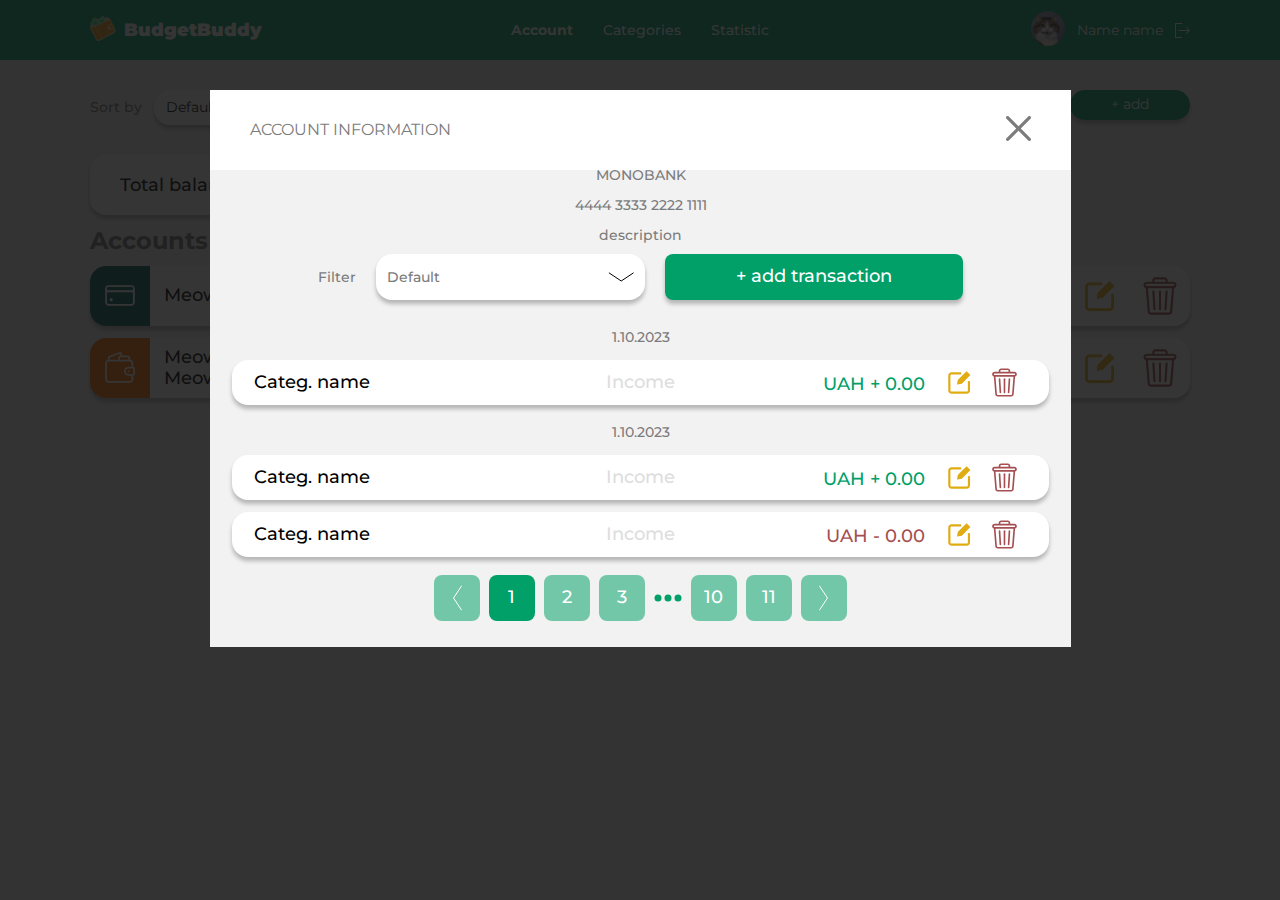
==== commit 1fa8ad33: "fix:" ====
--- a/account.html
+++ b/account.html
@@ -144,7 +144,7 @@
                 </div>
             </div>
         </div>
-        <div id="account_info_popup" class="popup dnone">
+        <div id="account_info_popup" class="popup">
             <div class="account_info">
                 <div class="control">
                     <div class="text">
@@ -190,16 +190,10 @@
                                 <div class="tr_info_element gray center">
                                     Income
                                 </div>
-                                <div class="tr_info_element plus right">
-                                    UAH + 0.00
-                                </div>
-                            </div>
-                            <div class="tr_control">
-                                <div class="edit">
-                                    <img src="img/btn_edit.svg" alt="">
-                                </div>
-                                <div class="del">
-                                    <img src="img/btn_del.svg" alt="">
+                                <div class="tr_info_element right">
+                                    <div class="text plus">UAH + 0.00</div>
+                                    <button><img src="img/btn_edit.svg" alt=""></button>
+                                    <button><img src="img/btn_del.svg" alt=""></button>
                                 </div>
                             </div>
                         </div>
@@ -213,19 +207,13 @@
                                 <div class="tr_info_element left">
                                     Categ. name
                                 </div>
-                                <div class="tr_info_element center gray">
+                                <div class="tr_info_element gray center">
                                     Income
                                 </div>
-                                <div class="tr_info_element right plus">
-                                    UAH + 0.00
-                                </div>
-                            </div>
-                            <div class="tr_control">
-                                <div class="edit">
-                                    <img src="img/btn_edit.svg" alt="">
-                                </div>
-                                <div class="del">
-                                    <img src="img/btn_del.svg" alt="">
+                                <div class="tr_info_element right">
+                                    <div class="text plus">UAH + 0.00</div>
+                                    <button><img src="img/btn_edit.svg" alt=""></button>
+                                    <button><img src="img/btn_del.svg" alt=""></button>
                                 </div>
                             </div>
                         </div>
@@ -234,19 +222,13 @@
                                 <div class="tr_info_element left">
                                     Categ. name
                                 </div>
-                                <div class="tr_info_element center gray">
-                                    Expanse
-                                </div>
-                                <div class="tr_info_element right minus">
-                                    UAH + 0.00
-                                </div>
-                            </div>
-                            <div class="tr_control">
-                                <div class="edit">
-                                    <img src="img/btn_edit.svg" alt="">
-                                </div>
-                                <div class="del">
-                                    <img src="img/btn_del.svg" alt="">
+                                <div class="tr_info_element gray center">
+                                    Income
+                                </div>
+                                <div class="tr_info_element right">
+                                    <div class="text minus">UAH - 0.00</div>
+                                    <button><img src="img/btn_edit.svg" alt=""></button>
+                                    <button><img src="img/btn_del.svg" alt=""></button>
                                 </div>
                             </div>
                         </div>
--- a/css/style.css
+++ b/css/style.css
@@ -72,7 +72,7 @@
   min-width: 1140px;
 }
 header .container {
-  height: 56px;
+  height: 60px;
   display: flex;
   justify-content: space-between;
 }
@@ -84,11 +84,14 @@
 header .container .logo_and_text .logo {
   margin: auto 0;
 }
+header .container .logo_and_text .logo img {
+  height: 25.5px;
+}
 header .container .logo_and_text .text {
   margin: auto 0;
   padding-left: 8px;
   font-weight: 900;
-  font-size: 16.8px;
+  font-size: 18px;
   line-height: 29px;
 }
 header .container .links {
@@ -100,7 +103,7 @@
 header .container .links a {
   padding: 0px 15px;
   font-weight: 500;
-  font-size: 12.6px;
+  font-size: 13.5px;
   line-height: 22px;
 }
 header .container .links .active {
@@ -115,25 +118,31 @@
        column-gap: 12px;
 }
 header .container .user a {
-  font-size: 12.6px;
+  font-size: 13.5px;
 }
 header .container .user .img img {
-  width: 46px;
-  height: 46px;
+  width: 34.5px;
+  height: 34.5px;
   border-radius: 24px;
 }
 header .container .user .img, header .container .user .name, header .container .user .arrow {
   margin: auto 0;
 }
+header .container .user .arrow {
+  padding-top: 3.75px;
+}
+header .container .user .arrow img {
+  height: 15px;
+}
 
 .account .total_balance {
-  margin-top: 28px;
+  margin-top: 30px;
 }
 .account .total_balance .total_balance_element {
   width: 81%;
   background-color: white;
   color: black;
-  height: 56px;
+  height: 60px;
   box-shadow: 0px 4px 4px rgba(0, 0, 0, 0.25);
   border-radius: 16px;
   display: flex;
@@ -144,9 +153,9 @@
   color: black;
 }
 .account .total_balance .total_balance_element .text {
-  padding: 0px 28px;
-  font-weight: 500;
-  font-size: 16.8px;
+  padding: 0px 30px;
+  font-weight: 500;
+  font-size: 18px;
 }
 .account .total_balance .total_balance_element .count {
   display: flex;
@@ -160,23 +169,23 @@
   background: none;
 }
 .account .total_balance .total_balance_element .count button img {
-  height: 56px;
-  width: 56px;
+  height: 60px;
+  width: 60px;
 }
 .account .total_balance .total_balance_element .count button:hover {
   cursor: pointer;
 }
 .account .accounts {
-  margin-top: 11.2px;
+  margin-top: 12px;
 }
 .account .accounts h1 {
   font-weight: 700;
-  font-size: 32px;
-  line-height: 39px;
+  font-size: 24px;
+  line-height: 27px;
   color: #7C7C7C;
 }
 .account .accounts .account_element {
-  margin-top: 11.2px;
+  margin-top: 12px;
   display: flex;
   justify-content: space-between;
 }
@@ -184,7 +193,7 @@
   width: 100%;
   background-color: white;
   color: black;
-  height: 56px;
+  height: 60px;
   box-shadow: 0px 4px 4px rgba(0, 0, 0, 0.25);
   border-radius: 16px;
   display: flex;
@@ -201,29 +210,30 @@
   background-color: #FF6F00;
 }
 .account .accounts .account_element .info .ico_and_name .ico {
-  width: 80px;
+  width: 60px;
   display: flex;
   border-radius: 16px 0px 0px 16px;
 }
 .account .accounts .account_element .info .ico_and_name .ico img {
   margin: auto;
+  width: 30px;
 }
 .account .accounts .account_element .info .name, .account .accounts .account_element .info .count .text, .account .accounts .account_element .info .type {
   color: black;
   font-weight: 500;
-  font-size: 16.8px;
-  line-height: 29px;
+  font-size: 18px;
+  line-height: 20.25px;
   margin: auto 0;
 }
 .account .accounts .account_element .info .type {
   color: #7C7C7C;
 }
 .account .accounts .account_element .info .name {
-  padding: 0px 12.6px;
-  font-weight: 500;
-  font-size: 16.8px;
+  padding: 0px 13.5px;
+  font-weight: 500;
+  font-size: 18px;
   width: 280px;
-  line-height: 29px;
+  line-height: 20.25px;
 }
 .account .accounts .account_element .info .count {
   display: flex;
@@ -237,8 +247,8 @@
   background: none;
 }
 .account .accounts .account_element .info .count button img {
-  height: 56px;
-  width: 56px;
+  height: 60px;
+  width: 60px;
 }
 .account .accounts .account_element .info .count button:hover {
   cursor: pointer;
@@ -277,14 +287,14 @@
 .account #add_account_popup .add_account .content {
   display: flex;
   margin: 0 auto;
-  margin-top: 56px;
+  margin-top: 60px;
   height: 469px;
   width: 90%;
   justify-content: space-around;
 }
 .account #add_account_popup .add_account .content .element_or {
   font-weight: 500;
-  font-size: 12.6px;
+  font-size: 13.5px;
   line-height: 22px;
   color: #7C7C7C;
   margin: auto 0;
@@ -305,13 +315,13 @@
 }
 .account #add_account_popup .add_account .content .element .name {
   font-weight: 500;
-  font-size: 16.8px;
+  font-size: 18px;
   line-height: 29px;
   color: #000000;
-  margin-top: 11.2px;
+  margin-top: 12px;
 }
 .account #add_account_popup .add_account .content .element .desc {
-  margin-top: 5.6px;
+  margin-top: 6px;
   font-weight: 500;
   font-size: 12px;
   line-height: 15px;
@@ -351,7 +361,7 @@
 .account #add_card_popup .add_card .content, .account #account_edit_popup .add_card .content, .account #account_add_popup .add_card .content {
   display: flex;
   margin: 0 auto;
-  margin-top: 56px;
+  margin-top: 60px;
   width: 552px;
   flex-wrap: wrap;
   justify-content: center;
@@ -376,13 +386,13 @@
 }
 .account #add_card_popup .add_card .content button, .account #account_edit_popup .add_card .content button, .account #account_add_popup .add_card .content button {
   width: 100%;
-  margin-top: 11.2px;
+  margin-top: 12px;
   height: 55px;
   background: #00A068;
   box-shadow: 0px 4px 4px rgba(0, 0, 0, 0.25);
   border-radius: 8px;
   font-weight: 500;
-  font-size: 16.8px;
+  font-size: 18px;
   line-height: 31px;
 }
 .account #account_edit_popup .add_card .content label, .account #account_add_popup .add_card .content label {
@@ -393,7 +403,7 @@
   padding-top: 28px;
 }
 .account #account_edit_popup .add_card .content button, .account #account_add_popup .add_card .content button {
-  margin-top: 28px;
+  margin-top: 30px;
 }
 .account #account_info_popup {
   width: 100%;
@@ -428,19 +438,19 @@
 }
 .account #account_info_popup .account_info .content {
   margin: 0 auto;
-  margin-top: 56px;
+  margin-top: 60px;
   width: 95%;
 }
 .account #account_info_popup .account_info .content .bank_name, .account #account_info_popup .account_info .content .card_num, .account #account_info_popup .account_info .content .bank_desc {
   font-weight: 500;
-  font-size: 12.6px;
+  font-size: 13.5px;
   line-height: 22px;
   color: #7C7C7C;
   text-align: center;
   padding-top: 8px;
 }
 .account #account_info_popup .account_info .content .bank_name {
-  padding-top: 12.6px;
+  padding-top: 13.5px;
 }
 .account #account_info_popup .account_info .content .filter {
   width: 645px;
@@ -452,7 +462,7 @@
 }
 .account #account_info_popup .account_info .content .filter .text {
   font-weight: 500;
-  font-size: 12.6px;
+  font-size: 13.5px;
   line-height: 22px;
   color: #7C7C7C;
   margin: auto 0;
@@ -478,7 +488,7 @@
   box-shadow: 0px 4px 4px rgba(0, 0, 0, 0.25);
   border-radius: 8px;
   font-weight: 500;
-  font-size: 16.8px;
+  font-size: 18px;
   line-height: 31px;
   color: #FFFFFF;
 }
@@ -489,54 +499,44 @@
 .account #account_info_popup .account_info .content .tr_per_day .date {
   text-align: center;
   font-weight: 500;
-  font-size: 12.6px;
+  font-size: 13.5px;
   line-height: 22px;
   color: #7C7C7C;
 }
 .account #account_info_popup .account_info .content .tr_per_day .tr {
-  margin-top: 11.2px;
-  display: flex;
-  justify-content: space-between;
-}
-.account #account_info_popup .account_info .content .tr_per_day .tr .tr_control {
-  display: flex;
-  justify-content: space-between;
-  width: 129px;
-}
-.account #account_info_popup .account_info .content .tr_per_day .tr .tr_control .edit, .account #account_info_popup .account_info .content .tr_per_day .tr .tr_control .del {
-  width: 59px;
-  height: 59px;
-  border-radius: 16px;
-  display: flex;
-}
-.account #account_info_popup .account_info .content .tr_per_day .tr .tr_control .edit img, .account #account_info_popup .account_info .content .tr_per_day .tr .tr_control .del img {
-  margin: auto;
-  width: 30px;
-}
-.account #account_info_popup .account_info .content .tr_per_day .tr .tr_control .edit {
-  border: 2px solid #E0AC14;
-}
-.account #account_info_popup .account_info .content .tr_per_day .tr .tr_control .del {
-  border: 2px solid #A54F50;
+  margin-top: 12px;
+  display: flex;
+  justify-content: space-between;
 }
 .account #account_info_popup .account_info .content .tr_per_day .tr .tr_info {
-  width: 674px;
-  height: 59px;
+  width: 100%;
+  height: 45px;
   background: #FFFFFF;
   box-shadow: 0px 4px 4px rgba(0, 0, 0, 0.25);
   border-radius: 16px;
   display: flex;
   justify-content: space-between;
-  padding: 0px 35px;
+  padding: 0px 22.5px;
 }
 .account #account_info_popup .account_info .content .tr_per_day .tr .tr_info .tr_info_element {
   font-weight: 500;
-  font-size: 16.8px;
-  line-height: 29px;
+  font-size: 18px;
+  line-height: 20.25px;
   color: #000000;
   margin: auto 0;
   display: flex;
   width: 33.3%;
+}
+.account #account_info_popup .account_info .content .tr_per_day .tr .tr_info .tr_info_element button {
+  background: none;
+}
+.account #account_info_popup .account_info .content .tr_per_day .tr .tr_info .tr_info_element button img {
+  height: 45px;
+  width: 45px;
+}
+.account #account_info_popup .account_info .content .tr_per_day .tr .tr_info .tr_info_element .text {
+  margin: auto 0;
+  padding-right: 12px;
 }
 .account #account_info_popup .account_info .content .tr_per_day .tr .tr_info .left {
   justify-content: left;
@@ -561,7 +561,7 @@
   margin: 0 auto;
   display: flex;
   justify-content: center;
-  margin-top: 16.8px;
+  margin-top: 18px;
   -moz-column-gap: 9px;
        column-gap: 9px;
 }
@@ -571,7 +571,7 @@
   background: rgba(0, 160, 104, 0.53);
   border-radius: 8px;
   font-weight: 500;
-  font-size: 16.8px;
+  font-size: 18px;
   line-height: 31px;
   color: #FFFFFF;
 }
@@ -592,7 +592,7 @@
   z-index: 1;
 }
 .account .sort_add {
-  margin-top: 28px;
+  margin-top: 30px;
 }
 .account .sort_add .container {
   display: flex;
@@ -606,7 +606,7 @@
 }
 .account .sort_add .container .sort_by .text {
   font-weight: 500;
-  font-size: 12.6px;
+  font-size: 13.5px;
   line-height: 22px;
   color: #7C7C7C;
   margin: auto 0;
@@ -622,9 +622,9 @@
   width: 270px;
   background-color: white;
   justify-content: space-between;
-  padding: 0px 11.2px;
-  font-size: 12.6px;
-  height: 32.2px;
+  padding: 0px 12px;
+  font-size: 13.5px;
+  height: 34.5px;
   border-radius: 16px;
   box-shadow: 0px 4px 4px rgba(0, 0, 0, 0.25);
 }
@@ -667,11 +667,11 @@
   box-shadow: 0px 4px 4px rgba(0, 0, 0, 0);
 }
 .account .sort_add .container .add button {
-  width: 112px;
-  height: 28px;
+  width: 120px;
+  height: 30px;
   background-color: #00A068;
   border-radius: 16px;
-  font-size: 12.6px;
+  font-size: 13.5px;
   box-shadow: 0px 4px 4px rgba(0, 0, 0, 0.25);
 }
 
@@ -680,12 +680,12 @@
   justify-content: center;
   -moz-column-gap: 12px;
        column-gap: 12px;
-  padding-top: 42px;
+  padding-top: 30px;
 }
 .stat .stat_nav button {
   font-weight: 500;
-  font-size: 12.6px;
-  line-height: 22px;
+  font-size: 13.5px;
+  line-height: 15.1875px;
   color: #7C7C7C;
 }
 .stat .stat_nav .active {
@@ -693,10 +693,9 @@
 }
 .stat .stat_header {
   width: 1128px;
-  min-height: 391px;
   padding-bottom: 60px;
   margin: 0 auto;
-  margin-top: 11.2px;
+  margin-top: 12px;
   background: #FFFFFF;
   box-shadow: 0px 4px 4px rgba(0, 0, 0, 0.25);
   border-radius: 16px;
@@ -714,7 +713,7 @@
 .stat .stat_header .nav .type button {
   background: none;
   font-weight: 500;
-  font-size: 12.6px;
+  font-size: 13.5px;
   line-height: 22px;
   color: #00A068;
 }
@@ -727,40 +726,42 @@
   justify-content: space-between;
   width: 230px;
   margin: 0 auto;
-  margin-top: 5.6px;
+  margin-top: 6px;
 }
 .stat .stat_header .nav .date button {
   background: none;
 }
 .stat .stat_header .nav .date .text {
   font-weight: 500;
-  font-size: 12.6px;
-  line-height: 22px;
+  font-size: 13.5px;
+  line-height: 15.1875px;
   color: #000000;
 }
 .stat .stat_header #chart {
   height: 253px;
   width: 80%;
   margin: 0 auto;
-  margin-top: 16.8px;
+  margin-top: 18px;
 }
 .stat .stat_element {
   width: 1128px;
-  height: 80px;
-  margin: 0 auto;
-  margin-top: 11.2px;
+  height: 60px;
+  margin: 0 auto;
+  margin-top: 12px;
   background: #FFFFFF;
   box-shadow: 0px 4px 4px rgba(0, 0, 0, 0.25);
   border-radius: 16px;
   display: flex;
   justify-content: space-between;
-  padding: 0px 32px;
+  padding: 0px 30px;
 }
 .stat .stat_element .stat_element_inner {
   color: black;
   margin: auto 0;
   display: flex;
   width: 33.3%;
+  font-size: 18px;
+  line-height: 20.25px;
 }
 .stat .stat_element .left {
   justify-content: left;
@@ -808,29 +809,29 @@
   width: 934px;
   margin: 0 auto;
 }
-.stat #cash_flow .date, .stat #cash_flow .income, .stat #cash_flow .expanse {
+.stat #cash_flow .income, .stat #cash_flow .expanse {
   font-weight: 600;
-  font-size: 32px;
-  line-height: 39px;
+  font-size: 24px;
+  line-height: 27px;
   color: #000000;
-  margin-top: 11.2px;
+  margin-top: 12px;
 }
 .stat #cash_flow .income span {
   font-weight: 500;
-  font-size: 32px;
-  line-height: 39px;
+  font-size: 24px;
+  line-height: 27px;
   color: #00A068;
 }
 .stat #cash_flow .expanse span {
   font-weight: 500;
-  font-size: 32px;
-  line-height: 39px;
+  font-size: 24px;
+  line-height: 27px;
   color: #A54F50;
 }
 .stat #cash_flow .bar {
-  margin-top: 11.2px;
-  width: 100%;
-  height: 48px;
+  margin-top: 12px;
+  width: 100%;
+  height: 33px;
   background: #F2F2F2;
   box-shadow: inset 0px 4px 4px rgba(0, 0, 0, 0.25);
   border-radius: 8px;
@@ -838,7 +839,7 @@
 .stat #cash_flow .bar .income, .stat #cash_flow .bar .expanse {
   border-radius: 8px;
   box-shadow: inset 0px 4px 4px rgba(0, 0, 0, 0.25);
-  height: 48px;
+  height: 33px;
 }
 .stat #cash_flow .bar .income {
   background: #00A068;
@@ -848,50 +849,43 @@
   background: #A54F50;
   width: 50%;
 }
-.stat #cash_flow_desc {
-  width: 1128px;
-  padding: 50px;
-  margin: 0 auto;
-  margin-top: 11.2px;
-  background: #FFFFFF;
-  box-shadow: 0px 4px 4px rgba(0, 0, 0, 0.25);
-  border-radius: 16px;
-}
-.stat #cash_flow_desc .date, .stat #cash_flow_desc .cf_header {
+.stat #cash_flow .cash_flow_desc_element {
+  width: 934px;
+  margin: 0 auto;
+  margin-top: 12px;
+  display: flex;
+}
+.stat #cash_flow .cash_flow_desc_element .name, .stat #cash_flow .cash_flow_desc_element .inc, .stat #cash_flow .cash_flow_desc_element .exp {
+  width: 20%;
   font-weight: 600;
-  font-size: 32px;
-  line-height: 39px;
+  font-size: 18px;
+  line-height: 20.25px;
+  color: #000000;
+}
+.stat #cash_flow .cash_flow_desc_element .name {
+  width: 60%;
+}
+.stat #cash_flow .cash_flow_desc_element .exp {
+  color: #A54F50;
+}
+.stat #cash_flow .cf {
+  margin-top: 30px;
+  display: flex;
+  justify-content: space-between;
+}
+.stat #cash_flow .cf .text {
+  font-weight: 600;
+  font-size: 24px;
+  line-height: 27px;
   text-transform: uppercase;
   color: #00A068;
   width: 100%;
   text-align: center;
 }
-.stat #cash_flow_desc .cf_header {
-  margin-top: 28px;
-}
-.stat #cash_flow_desc .cash_flow_desc_element {
-  width: 934px;
-  margin: 0 auto;
-  margin-top: 11.2px;
-  display: flex;
-}
-.stat #cash_flow_desc .cash_flow_desc_element .name, .stat #cash_flow_desc .cash_flow_desc_element .inc, .stat #cash_flow_desc .cash_flow_desc_element .exp {
-  width: 20%;
-  font-weight: 600;
-  font-size: 16.8px;
-  line-height: 29px;
-  color: #000000;
-}
-.stat #cash_flow_desc .cash_flow_desc_element .name {
-  width: 60%;
-}
-.stat #cash_flow_desc .cash_flow_desc_element .exp {
-  color: #A54F50;
-}
-.stat #cash_flow_desc .cf {
-  font-weight: 500;
-  font-size: 48px;
-  line-height: 59px;
+.stat #cash_flow .cf .sum {
+  font-weight: 500;
+  font-size: 24px;
+  line-height: 27px;
   color: #000000;
   width: 100%;
   text-align: center;
@@ -901,12 +895,12 @@
   margin: 0px auto;
 }
 .stat #cash_flow_block .exp_header, .stat #cash_flow_block .inc_header {
-  margin-top: 28px;
-  padding-left: 100px;
+  margin-top: 30px;
+  padding-left: 60px;
   width: 100%;
   font-weight: 900;
-  font-size: 32px;
-  line-height: 39px;
+  font-size: 24px;
+  line-height: 27px;
 }
 .stat #cash_flow_block .exp_header {
   color: #A54F50;
@@ -915,19 +909,19 @@
   color: #00A068;
 }
 .stat #cash_flow_block .element {
-  margin-top: 11.2px;
-  height: 80px;
+  margin-top: 12px;
+  height: 60px;
   background: #FFFFFF;
   box-shadow: 0px 4px 4px rgba(0, 0, 0, 0.25);
   border-radius: 16px;
   display: flex;
   justify-content: space-between;
-  padding: 0px 32px;
+  padding: 0px 30px;
 }
 .stat #cash_flow_block .element .name, .stat #cash_flow_block .element .sum {
   margin: auto 0;
   font-weight: 500;
-  font-size: 16.8px;
+  font-size: 18px;
   line-height: 29px;
   color: #000000;
 }
@@ -943,11 +937,11 @@
   justify-content: center;
   -moz-column-gap: 12px;
        column-gap: 12px;
-  padding-top: 42px;
+  padding-top: 30px;
 }
 .cat .cat_nav button {
-  font-size: 12.6px;
-  line-height: 22px;
+  font-size: 13.5px;
+  line-height: 15.1875px;
   font-weight: 500;
   color: #7C7C7C;
 }
@@ -956,59 +950,52 @@
   color: #000000;
 }
 .cat #ucat, .cat #scat {
-  margin-top: 28px;
+  margin-top: 30px;
 }
 .cat #ucat .cat_element, .cat #scat .cat_element {
-  margin-top: 11.2px;
+  margin-top: 12px;
   display: flex;
   justify-content: space-between;
 }
 .cat #ucat .cat_element .info, .cat #scat .cat_element .info {
-  width: 81%;
+  width: 100%;
   background-color: white;
-  height: 80px;
-  box-shadow: 0px 4px 4px rgba(0, 0, 0, 0.25);
-  border-radius: 16px;
-  display: flex;
-  justify-content: space-between;
-  padding-left: 32px;
+  height: 60px;
+  box-shadow: 0px 4px 4px rgba(0, 0, 0, 0.25);
+  border-radius: 16px;
+  display: flex;
+  justify-content: space-between;
+  padding-left: 30px;
 }
 .cat #ucat .cat_element .info .text, .cat #scat .cat_element .info .text {
   color: black;
   font-weight: 500;
-  font-size: 16.8px;
-  margin: auto 0;
-}
-.cat #ucat .cat_element .control, .cat #scat .cat_element .control {
-  width: 19%;
-  display: flex;
-  justify-content: right;
-  -moz-column-gap: 24px;
-       column-gap: 24px;
-}
-.cat #ucat .cat_element .control .edit, .cat #ucat .cat_element .control .del, .cat #scat .cat_element .control .edit, .cat #scat .cat_element .control .del {
-  width: 80px;
-  height: 80px;
-  border-radius: 16px;
-  display: flex;
-}
-.cat #ucat .cat_element .control .edit img, .cat #ucat .cat_element .control .del img, .cat #scat .cat_element .control .edit img, .cat #scat .cat_element .control .del img {
-  margin: auto;
-}
-.cat #ucat .cat_element .control .edit, .cat #scat .cat_element .control .edit {
-  border: 2px solid #E0AC14;
-}
-.cat #ucat .cat_element .control .del, .cat #scat .cat_element .control .del {
-  border: 2px solid #A54F50;
+  font-size: 18px;
+  line-height: 20.25px;
+  margin: auto 0;
+}
+.cat #ucat .cat_element .info button, .cat #scat .cat_element .info button {
+  background: none;
+}
+.cat #ucat .cat_element .info button img, .cat #scat .cat_element .info button img {
+  height: 60px;
+  width: 60px;
+}
+.cat #ucat .cat_element .info button:hover, .cat #scat .cat_element .info button:hover {
+  cursor: pointer;
 }
 .cat #scat .cat_element .info {
   width: 90%;
 }
 .cat #scat .cat_element .control {
   width: 10%;
+  display: flex;
+  justify-content: right;
 }
 .cat #scat .cat_element .control svg {
   margin: auto 0;
+  width: 60px;
+  height: 60px;
 }
 .cat #scat .cat_element .control svg path, .cat #scat .cat_element .control svg rect {
   transition: 0.2s ease-out;
@@ -1037,17 +1024,17 @@
   margin: 0 auto;
 }
 .reg h1 {
-  margin-top: 28px;
+  margin-top: 30px;
   font-style: normal;
   font-weight: 700;
-  font-size: 64px;
-  line-height: 77px;
+  font-size: 45px;
+  line-height: 50.625px;
   text-align: center;
   text-transform: uppercase;
   color: #00A068;
 }
 .reg .form {
-  margin-top: 11.2px;
+  margin-top: 12px;
   padding: 40px;
   border: 3px solid #00A068;
   border-radius: 10px;
@@ -1055,7 +1042,7 @@
 .reg .form label {
   color: #7C7C7C;
   font-weight: 500;
-  font-size: 16.8px;
+  font-size: 18px;
   line-height: 31px;
 }
 .reg .form input {
@@ -1063,9 +1050,9 @@
   width: 91%;
   background: none;
   border: 1px solid #7C7C7C;
-  height: 55px;
+  height: 45px;
   padding: 0px 20px;
-  font-size: 16.8px;
+  font-size: 18px;
   border-radius: 8px;
 }
 .reg .form a {
@@ -1076,11 +1063,11 @@
   display: block;
 }
 .reg .form button {
-  margin-top: 11.2px;
+  margin-top: 12px;
   width: 100%;
   height: 55px;
   font-weight: 500;
-  font-size: 16.8px;
+  font-size: 18px;
   line-height: 31px;
   background: #00A068;
   box-shadow: 0px 4px 4px rgba(0, 0, 0, 0.25);
@@ -1089,10 +1076,10 @@
 .reg .dop_info {
   width: 100%;
   font-weight: 400;
-  font-size: 16.8px;
+  font-size: 18px;
   line-height: 30px;
   text-align: center;
   color: #00A068;
   margin: 0 auto;
-  margin-top: 16.8px;
+  margin-top: 18px;
 }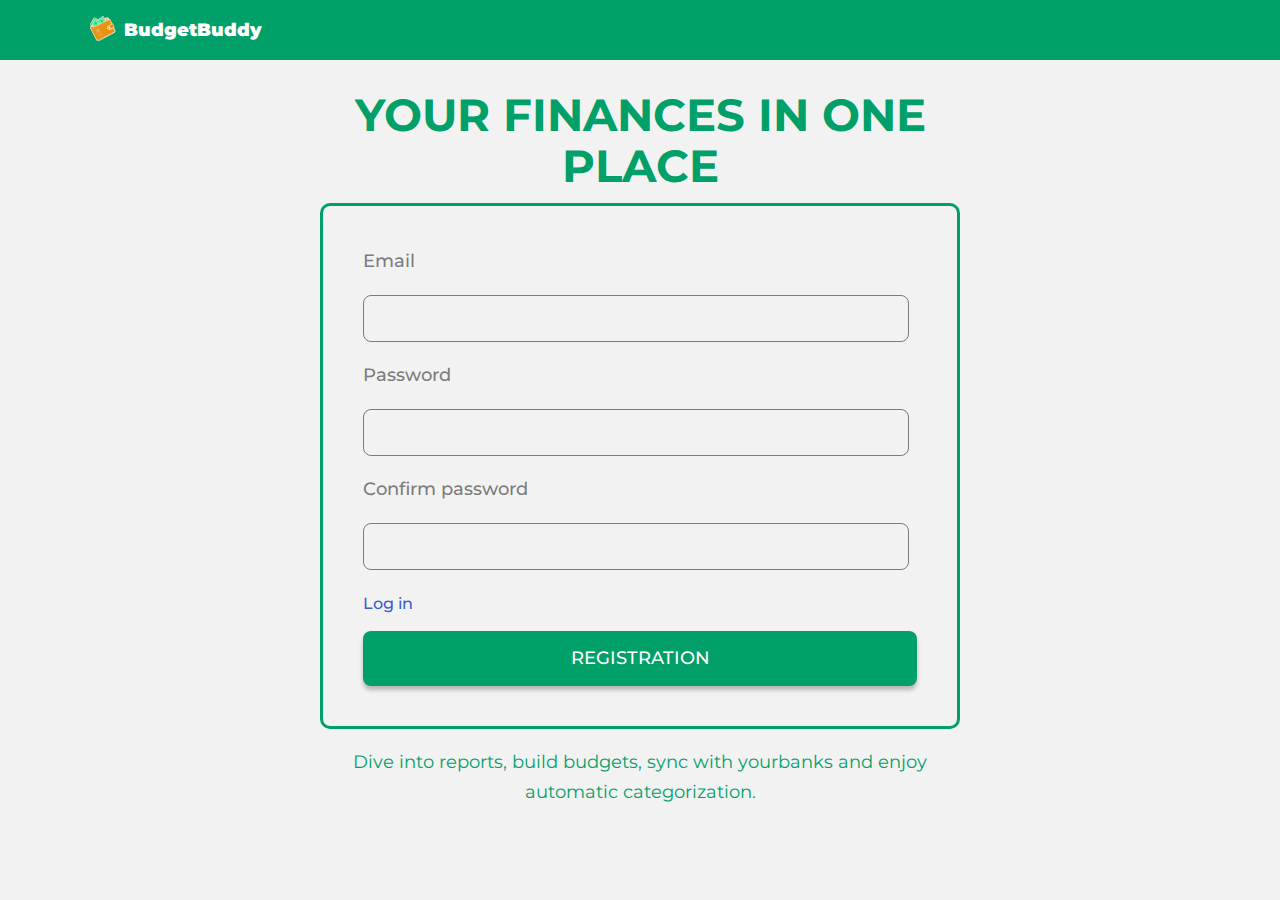
==== commit d414507e: "added full login logout" ====
--- a/account.html
+++ b/account.html
@@ -10,34 +10,9 @@
 </head>
 
 <body>
-    <header>
-        <div class="container">
-            <div class="logo_and_text">
-                <div class="logo">
-                    <a href="index.html"><img src="img/logo.svg" alt=""></a>
-                </div>
-                <div class="text">
-                    BudgetBuddy
-                </div>
-            </div>
-            <div class="links">
-                <a href="account.html" class="active">Account</a>
-                <a href="cat.html">Categories</a>
-                <a href="stat.html">Statistic</a>
-            </div>
-            <div class="user">
-                <div class="img">
-                    <img src="img/user.jpg" alt="">
-                </div>
-                <div class="name">
-                    <a href="reg.html">Name name</a>
-                </div>
-                <div class="arrow">
-                    <img src="img/logout.svg">
-                </div>
-            </div>
-        </div>
+    <header id="header">
     </header>
+    <script src="js/header.js"></script>
 
     <div class="account">
         <div id="add_account_popup" class="popup dnone">
@@ -144,7 +119,7 @@
                 </div>
             </div>
         </div>
-        <div id="account_info_popup" class="popup">
+        <div id="account_info_popup" class="popup dnone">
             <div class="account_info">
                 <div class="control">
                     <div class="text">
--- a/css/style.css
+++ b/css/style.css
@@ -71,6 +71,10 @@
   background-color: #00A068;
   min-width: 1140px;
 }
+header #logout_btn:hover {
+  cursor: pointer;
+  opacity: 0.6;
+}
 header .container {
   height: 60px;
   display: flex;
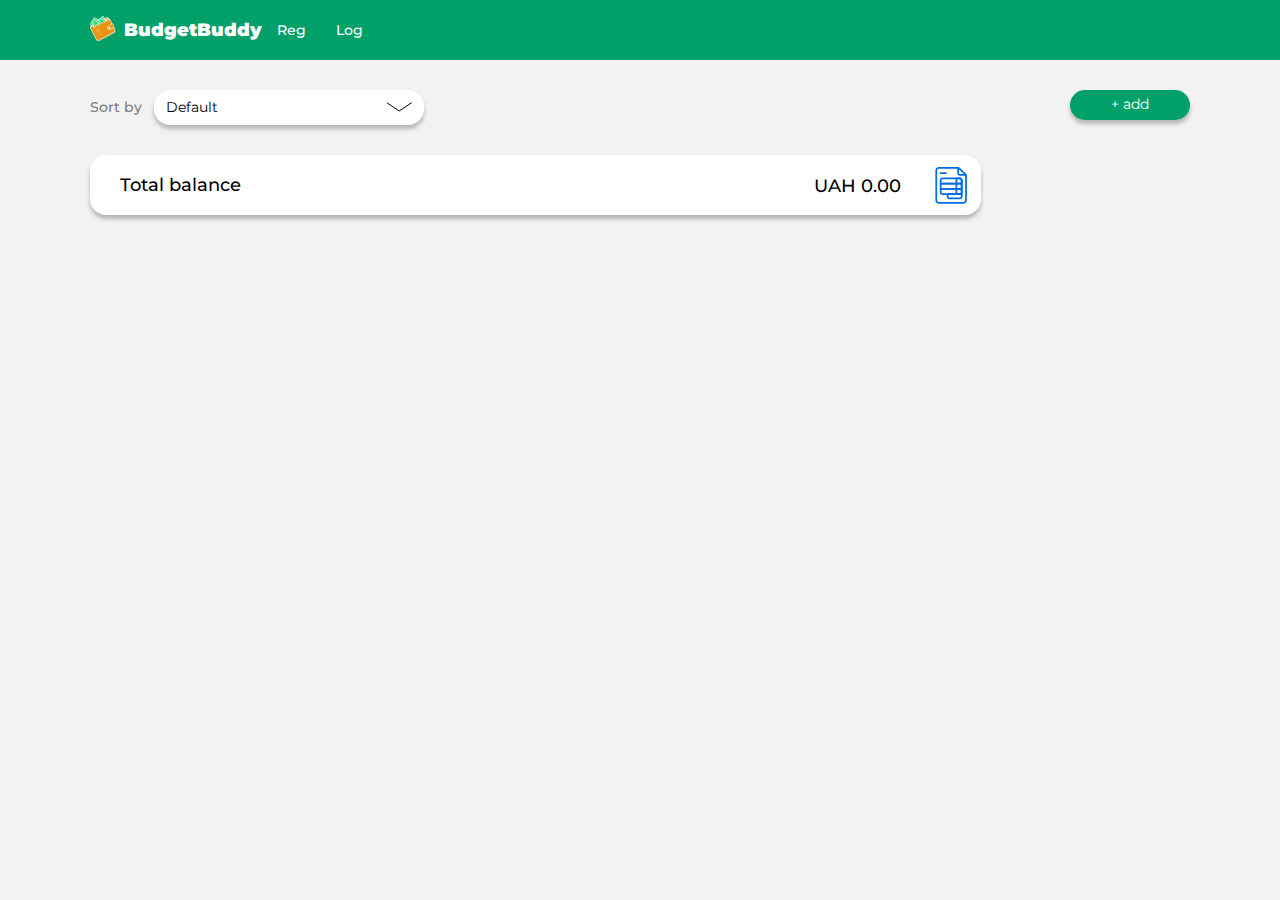
==== commit 6265dfee: "meow" ====
--- a/account.html
+++ b/account.html
@@ -13,214 +13,13 @@
     <header id="header">
     </header>
     <script src="js/header.js"></script>
+    <script src="js/moment.js"></script>
+
+    <div id="popup_block" class="dnone">
+    </div>
 
     <div class="account">
-        <div id="add_account_popup" class="popup dnone">
-            <div class="add_account">
-                <div class="control">
-                    <div class="text">
-                        ADD ACCOUNT
-                    </div>
-                    <div class="cross">
-                        <img src="img/cross.svg" alt="">
-                    </div>
-                </div>
-                <div class="content">
-                    <div class="element" id="add_card_btn">
-                        <img src="img/bank_sync.png" alt="">
-                        <div class="name">
-                            Bank Sync
-                        </div>
-                        <div class="desc">
-                            Connect your monobank accounts and automatically sync transactions.
-                        </div>
-                    </div>
-                    <div class="element_or">
-                        or
-                    </div>
-                    <div class="element" id="add_wallet_btn">
-                        <img src="img/manual_inp.svg" alt="">
-                        <div class="name">
-                            Manual Input
-                        </div>
-                        <div class="desc">
-                            Update your account manually. You can connect your bank or import data later.
-                        </div>
-                    </div>
-                </div>
-            </div>
-        </div>
-        <div id="add_card_popup" class="popup dnone">
-            <div class="add_card">
-                <div class="control">
-                    <div class="text">
-                        ADD CARD
-                    </div>
-                    <div class="cross">
-                        <img src="img/cross.svg" alt="">
-                    </div>
-                </div>
-                <div class="content">
-                    <label for="card_num">
-                        Card numbers
-                    </label>
-                    <input type="text" id="card_num" name="card_num">
-                    <button>ADD</button>
-                </div>
-            </div>
-        </div>
-        <div id="account_edit_popup" class="popup dnone">
-            <div class="add_card">
-                <div class="control">
-                    <div class="text">
-                        EDIT
-                    </div>
-                    <div class="cross">
-                        <img src="img/cross.svg" alt="">
-                    </div>
-                </div>
-                <div class="content">
-                    <label for="card_num">
-                        Name
-                    </label>
-                    <input type="text" id="card_num" name="card_num">
-                    <label for="card_num">
-                        Description
-                    </label>
-                    <input type="text" id="card_num" name="card_num">
-                    <button>EDIT</button>
-                </div>
-            </div>
-        </div>
-        <div id="account_add_popup" class="popup dnone">
-            <div class="add_card">
-                <div class="control">
-                    <div class="text">
-                        EDIT
-                    </div>
-                    <div class="cross">
-                        <img src="img/cross.svg" alt="">
-                    </div>
-                </div>
-                <div class="content">
-                    <label for="card_num">
-                        Name
-                    </label>
-                    <input type="text" id="card_num" name="card_num">
-                    <label for="card_num">
-                        Account type
-                    </label>
-                    <input type="text" id="card_num" name="card_num">
-                    <label for="card_num">
-                        Initial amount
-                    </label>
-                    <input type="text" id="card_num" name="card_num">
-                    <button>EDIT</button>
-                </div>
-            </div>
-        </div>
-        <div id="account_info_popup" class="popup dnone">
-            <div class="account_info">
-                <div class="control">
-                    <div class="text">
-                        ACCOUNT INFORMATION
-                    </div>
-                    <div class="cross">
-                        <img src="img/cross.svg" alt="">
-                    </div>
-                </div>
-                <div class="content">
-                    <div class="bank_name">
-                        MONOBANK
-                    </div>
-                    <div class="card_num">
-                        4444 3333 2222 1111
-                    </div>
-                    <div class="bank_desc">
-                        description
-                    </div>
-                    <div class="filter">
-                        <div class="text">
-                            Filter
-                        </div>
-                        <button class="dd">
-                            <div class="text">
-                                Default
-                            </div>
-                            <img src="img/black_arrow_down.svg" alt="">
-                        </button>
-                        <button class="tr_add">
-                            + add transaction
-                        </button>
-                    </div>
-                    <div class="tr_per_day">
-                        <div class="date">
-                            1.10.2023
-                        </div>
-                        <div class="tr">
-                            <div class="tr_info">
-                                <div class="tr_info_element left">
-                                    Categ. name
-                                </div>
-                                <div class="tr_info_element gray center">
-                                    Income
-                                </div>
-                                <div class="tr_info_element right">
-                                    <div class="text plus">UAH + 0.00</div>
-                                    <button><img src="img/btn_edit.svg" alt=""></button>
-                                    <button><img src="img/btn_del.svg" alt=""></button>
-                                </div>
-                            </div>
-                        </div>
-                    </div>
-                    <div class="tr_per_day">
-                        <div class="date">
-                            1.10.2023
-                        </div>
-                        <div class="tr">
-                            <div class="tr_info">
-                                <div class="tr_info_element left">
-                                    Categ. name
-                                </div>
-                                <div class="tr_info_element gray center">
-                                    Income
-                                </div>
-                                <div class="tr_info_element right">
-                                    <div class="text plus">UAH + 0.00</div>
-                                    <button><img src="img/btn_edit.svg" alt=""></button>
-                                    <button><img src="img/btn_del.svg" alt=""></button>
-                                </div>
-                            </div>
-                        </div>
-                        <div class="tr">
-                            <div class="tr_info">
-                                <div class="tr_info_element left">
-                                    Categ. name
-                                </div>
-                                <div class="tr_info_element gray center">
-                                    Income
-                                </div>
-                                <div class="tr_info_element right">
-                                    <div class="text minus">UAH - 0.00</div>
-                                    <button><img src="img/btn_edit.svg" alt=""></button>
-                                    <button><img src="img/btn_del.svg" alt=""></button>
-                                </div>
-                            </div>
-                        </div>
-                    </div>
-                </div>
-                <div class="pagination">
-                    <button class="arrow"><img src="img/white_arrow_left.svg" alt=""></button>
-                    <button class="active">1</button>
-                    <button>2</button>
-                    <button>3</button>
-                    <img src="img/dots_delimeter.svg" alt="">
-                    <button>10</button>
-                    <button>11</button>
-                    <button class="arrow"><img src="img/white_arrow_right.svg" alt=""></button>
-                </div>
-            </div>
-        </div>
+
         <div class="sort_add">
             <div class="container">
                 <div class="sort_by">
@@ -266,7 +65,7 @@
                     </div>
                 </div>
                 <div class="add">
-                    <button id="add_cat_btn">
+                    <button id="btn_add_account">
                         + add
                     </button>
                 </div>
@@ -279,7 +78,7 @@
                         Total balance
                     </div>
                     <div class="count">
-                        <div class="text">
+                        <div class="text" id="total_balance">
                             UAH 0.00
                         </div>
                         <button class="cat_info">
@@ -290,69 +89,7 @@
             </div>
         </div>
         <div class="accounts">
-            <div class="container">
-                <h1>Accounts</h1>
-                <div class="account_element">
-                    <div class="info">
-                        <div class="ico_and_name">
-                            <div class="ico green">
-                                <img src="img/account_type_card.svg" alt="">
-                            </div>
-                            <div class="name">
-                                Meow card
-                            </div>
-                        </div>
-                        <div class="type">
-                            Card
-                        </div>
-                        <div class="count">
-                            <div class="text">
-                                UAH 0.00
-                            </div>
-                            <button class="cat_info">
-                                <img src="img/btn_doc.svg">
-                            </button>
-                            </button>
-                            <button>
-                                <img src="img/btn_edit.svg">
-                            </button>
-                            <button>
-                                <img src="img/btn_del.svg">
-                            </button>
-                        </div>
-                    </div>
-                </div>
-                <div class="account_element">
-                    <div class="info">
-                        <div class="ico_and_name">
-                            <div class="ico orange">
-                                <img src="img/account_type_wallet.svg" alt="">
-                            </div>
-                            <div class="name">
-                                Meow wallet
-                                Meow wallet
-                                Meow wallet
-                            </div>
-                        </div>
-                        <div class="type">
-                            Cash
-                        </div>
-                        <div class="count">
-                            <div class="text">
-                                UAH 0.00
-                            </div>
-                            <button class="cat_info">
-                                <img src="img/btn_doc.svg">
-                            </button>
-                            <button>
-                                <img src="img/btn_edit.svg">
-                            </button>
-                            <button>
-                                <img src="img/btn_del.svg">
-                            </button>
-                        </div>
-                    </div>
-                </div>
+            <div class="container" id="accounts">
             </div>
         </div>
     </div>
--- a/css/style.css
+++ b/css/style.css
@@ -207,10 +207,10 @@
   display: flex;
   width: 40%;
 }
-.account .accounts .account_element .info .ico_and_name .green {
+.account .accounts .account_element .info .ico_and_name .color_CASH {
   background-color: #00695C;
 }
-.account .accounts .account_element .info .ico_and_name .orange {
+.account .accounts .account_element .info .ico_and_name .color_BANK {
   background-color: #FF6F00;
 }
 .account .accounts .account_element .info .ico_and_name .ico {
@@ -725,6 +725,13 @@
   font-weight: 700;
   text-decoration-line: underline;
 }
+.stat .stat_header .nav .type .analyze {
+  font-weight: 700;
+  padding: 5px 20px;
+  color: white;
+  background: #00A068;
+  border-radius: 20px;
+}
 .stat .stat_header .nav .date {
   display: flex;
   justify-content: space-between;
@@ -735,7 +742,7 @@
 .stat .stat_header .nav .date button {
   background: none;
 }
-.stat .stat_header .nav .date .text {
+.stat .stat_header .nav .date .text, .stat .stat_header .nav .date span {
   font-weight: 500;
   font-size: 13.5px;
   line-height: 15.1875px;
@@ -778,13 +785,28 @@
   justify-content: right;
 }
 .stat .stat_element .color_1 {
-  color: #3C6053;
+  color: #26302c;
 }
 .stat .stat_element .color_2 {
-  color: #248A66;
+  color: #364b43;
 }
 .stat .stat_element .color_3 {
-  color: #00A068;
+  color: #416255;
+}
+.stat .stat_element .color_4 {
+  color: #4c856e;
+}
+.stat .stat_element .color_5 {
+  color: #49a982;
+}
+.stat .stat_element .color_6 {
+  color: #38c38b;
+}
+.stat .stat_element .color_7 {
+  color: #1fdf92;
+}
+.stat .stat_element .color_8 {
+  color: #00ffa6;
 }
 .stat .ct-label {
   fill: black !important;
@@ -795,13 +817,28 @@
   color: white !important;
 }
 .stat .pie .ct-series-a path {
-  fill: #3C6053 !important;
+  fill: #26302c !important;
 }
 .stat .pie .ct-series-b path {
-  fill: #248A66 !important;
+  fill: #364b43 !important;
 }
 .stat .pie .ct-series-c path {
-  fill: #00A068 !important;
+  fill: #416255 !important;
+}
+.stat .pie .ct-series-d path {
+  fill: #4c856e !important;
+}
+.stat .pie .ct-series-e path {
+  fill: #49a982 !important;
+}
+.stat .pie .ct-series-f path {
+  fill: #38c38b !important;
+}
+.stat .pie .ct-series-g path {
+  fill: #1fdf92 !important;
+}
+.stat .pie .ct-series-h path {
+  fill: #00ffa6 !important;
 }
 .stat .ct-series-a .ct-bar, .stat .ct-series-a .ct-line, .stat .ct-series-a .ct-point, .stat .ct-series-a .ct-slice-donut {
   stroke: #00A068;
@@ -847,11 +884,11 @@
 }
 .stat #cash_flow .bar .income {
   background: #00A068;
-  width: 30%;
+  width: 100%;
 }
 .stat #cash_flow .bar .expanse {
   background: #A54F50;
-  width: 50%;
+  width: 75%;
 }
 .stat #cash_flow .cash_flow_desc_element {
   width: 934px;
@@ -1086,4 +1123,275 @@
   color: #00A068;
   margin: 0 auto;
   margin-top: 18px;
+}
+
+#popup_block {
+  position: absolute;
+  top: 0px;
+  left: 0px;
+  width: 100%;
+  z-index: 5;
+  min-height: 100vh;
+  padding-bottom: 26px;
+  background: rgba(18, 18, 18, 0.85);
+}
+#popup_block .inner {
+  position: absolute;
+  width: 861px;
+  left: calc(50% - 430.5px + 0.5px);
+  top: 10vh;
+  background: #F2F2F2;
+}
+#popup_block .inner .header {
+  width: 100%;
+  height: 80px;
+  background: #FFFFFF;
+  display: flex;
+  padding: 0px 30px;
+  justify-content: space-between;
+}
+#popup_block .inner .header .name {
+  color: #7C7C7C;
+  margin: auto 0;
+}
+#popup_block .inner .header .cross {
+  margin: auto 0;
+}
+#popup_block .inner .header .cross:hover {
+  cursor: pointer;
+  opacity: 0.3;
+}
+#popup_block .inner .content {
+  padding: 30px;
+  padding-bottom: 40px;
+  color: black;
+}
+#popup_block .inner .content .add_some {
+  display: flex;
+  flex-wrap: wrap;
+  row-gap: 15px;
+  justify-content: center;
+}
+#popup_block .inner .content .add_some .label {
+  width: 54.8%;
+  color: black;
+  text-align: center;
+}
+#popup_block .inner .content .add_some .label a {
+  color: black;
+  text-decoration: underline;
+}
+#popup_block .inner .content .add_some input {
+  height: 55px;
+  border: 1px solid #7C7C7C;
+  border-radius: 8px;
+  background: none;
+  padding: 0px 20px;
+  width: 54.8%;
+}
+#popup_block .inner .content .add_some input:focus {
+  outline: none;
+}
+#popup_block .inner .content .add_some select {
+  width: 60%;
+  background: no-repeat;
+  border-radius: 8px;
+  padding: 17px;
+}
+#popup_block .inner .content .add_some select:focus {
+  outline: none;
+}
+#popup_block .inner .content .add_some button {
+  padding: 5px 20px;
+  width: 60%;
+  background: #00A068;
+  box-shadow: 0px 4px 4px rgba(0, 0, 0, 0.25);
+  border-radius: 8px;
+  font-weight: 500;
+  font-size: 18px;
+  line-height: 31px;
+  color: #FFFFFF;
+}
+#popup_block .inner .content .add_some .delete {
+  background: #A54F50;
+}
+#popup_block .inner .content .add_account {
+  justify-content: space-around;
+  display: flex;
+}
+#popup_block .inner .content .add_account .element_or {
+  font-weight: 500;
+  font-size: 13.5px;
+  line-height: 22px;
+  color: #7C7C7C;
+  margin: auto 0;
+}
+#popup_block .inner .content .add_account .element:hover {
+  opacity: 0.6;
+  cursor: pointer;
+}
+#popup_block .inner .content .add_account .element {
+  width: 325px;
+  height: 325px;
+  margin: auto 0;
+  background: #FFFFFF;
+  box-shadow: 0px 4px 4px rgba(0, 0, 0, 0.25);
+  border-radius: 16px;
+  padding: 40px;
+  text-align: center;
+}
+#popup_block .inner .content .add_account .element .name {
+  font-weight: 500;
+  font-size: 18px;
+  line-height: 29px;
+  color: #000000;
+  margin-top: 12px;
+}
+#popup_block .inner .content .add_account .element .desc {
+  margin-top: 6px;
+  font-weight: 500;
+  font-size: 12px;
+  line-height: 15px;
+  color: #7C7C7C;
+}
+#popup_block .inner .content .transactions .bank_name, #popup_block .inner .content .transactions .card_num, #popup_block .inner .content .transactions .bank_desc {
+  font-weight: 500;
+  font-size: 13.5px;
+  line-height: 22px;
+  color: #7C7C7C;
+  text-align: center;
+  padding-top: 8px;
+}
+#popup_block .inner .content .transactions .bank_name {
+  padding-top: 0px;
+}
+#popup_block .inner .content .transactions .filter {
+  width: 645px;
+  margin: 0 auto;
+  display: flex;
+  justify-content: space-between;
+  padding-top: 8px;
+  padding-bottom: 10px;
+}
+#popup_block .inner .content .transactions .filter .text {
+  font-weight: 500;
+  font-size: 13.5px;
+  line-height: 22px;
+  color: #7C7C7C;
+  margin: auto 0;
+}
+#popup_block .inner .content .transactions .filter .dd {
+  width: 269px;
+  height: 46px;
+  background: #FFFFFF;
+  box-shadow: 0px 4px 4px rgba(0, 0, 0, 0.25);
+  border-radius: 16px;
+  padding: 0px 11px;
+  color: black;
+  display: flex;
+  justify-content: space-between;
+}
+#popup_block .inner .content .transactions .filter .dd .text, #popup_block .inner .content .transactions .filter .dd img {
+  margin: auto 0;
+}
+#popup_block .inner .content .transactions .filter .tr_add {
+  width: 298px;
+  height: 46px;
+  background: #00A068;
+  box-shadow: 0px 4px 4px rgba(0, 0, 0, 0.25);
+  border-radius: 8px;
+  font-weight: 500;
+  font-size: 18px;
+  line-height: 31px;
+  color: #FFFFFF;
+}
+#popup_block .inner .content .transactions .date {
+  text-align: center;
+  font-weight: 500;
+  font-size: 13.5px;
+  line-height: 22px;
+  color: #7C7C7C;
+  padding: 15px;
+  padding-bottom: 0px;
+}
+#popup_block .inner .content .transactions .tr {
+  margin-top: 12px;
+  display: flex;
+  justify-content: space-between;
+}
+#popup_block .inner .content .transactions .tr .tr_info {
+  width: 100%;
+  height: 45px;
+  background: #FFFFFF;
+  box-shadow: 0px 4px 4px rgba(0, 0, 0, 0.25);
+  border-radius: 16px;
+  display: flex;
+  justify-content: space-between;
+  padding: 0px 22.5px;
+}
+#popup_block .inner .content .transactions .tr .tr_info .tr_info_element {
+  font-weight: 500;
+  font-size: 18px;
+  line-height: 20.25px;
+  color: #000000;
+  margin: auto 0;
+  display: flex;
+  width: 33.3%;
+}
+#popup_block .inner .content .transactions .tr .tr_info .tr_info_element button {
+  background: none;
+}
+#popup_block .inner .content .transactions .tr .tr_info .tr_info_element button img {
+  height: 45px;
+  width: 45px;
+}
+#popup_block .inner .content .transactions .tr .tr_info .tr_info_element .text {
+  margin: auto 0;
+  padding-right: 12px;
+}
+#popup_block .inner .content .transactions .tr .tr_info .left {
+  justify-content: left;
+}
+#popup_block .inner .content .transactions .tr .tr_info .center {
+  justify-content: center;
+}
+#popup_block .inner .content .transactions .tr .tr_info .right {
+  justify-content: right;
+}
+#popup_block .inner .content .transactions .tr .tr_info .gray {
+  color: #DDDDDD;
+}
+#popup_block .inner .content .transactions .tr .tr_info .INCOME {
+  color: #00A068;
+}
+#popup_block .inner .content .transactions .tr .tr_info .EXPANSE {
+  color: #A54F50;
+}
+#popup_block .inner .content .pagination {
+  width: 80%;
+  margin: 0 auto;
+  display: flex;
+  justify-content: center;
+  margin-top: 18px;
+  -moz-column-gap: 9px;
+       column-gap: 9px;
+}
+#popup_block .inner .content .pagination button {
+  width: 46px;
+  height: 46px;
+  background: rgba(0, 160, 104, 0.53);
+  border-radius: 8px;
+  font-weight: 500;
+  font-size: 18px;
+  line-height: 31px;
+  color: #FFFFFF;
+}
+#popup_block .inner .content .pagination .active {
+  background-color: #00A068;
+}
+#popup_block .inner .content .pagination .arrow {
+  display: flex;
+}
+#popup_block .inner .content .pagination .arrow img {
+  margin: auto;
 }